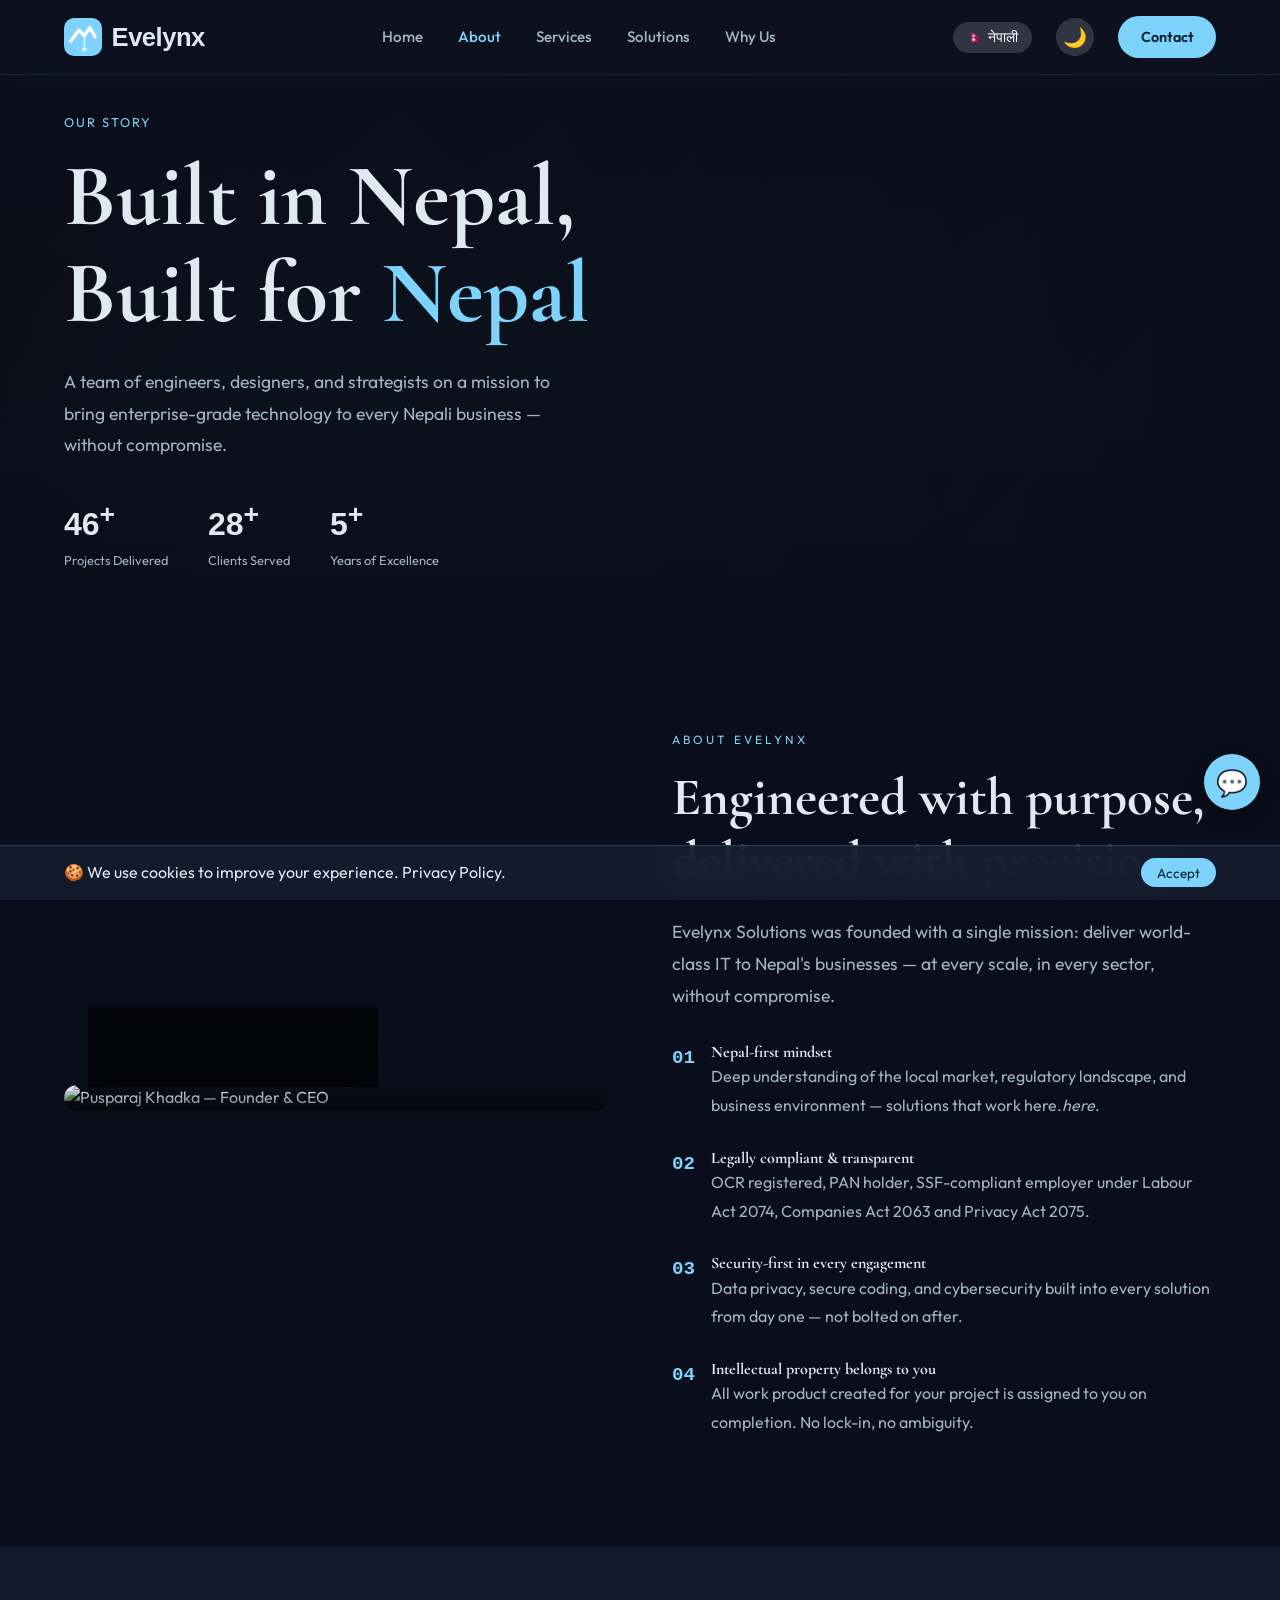
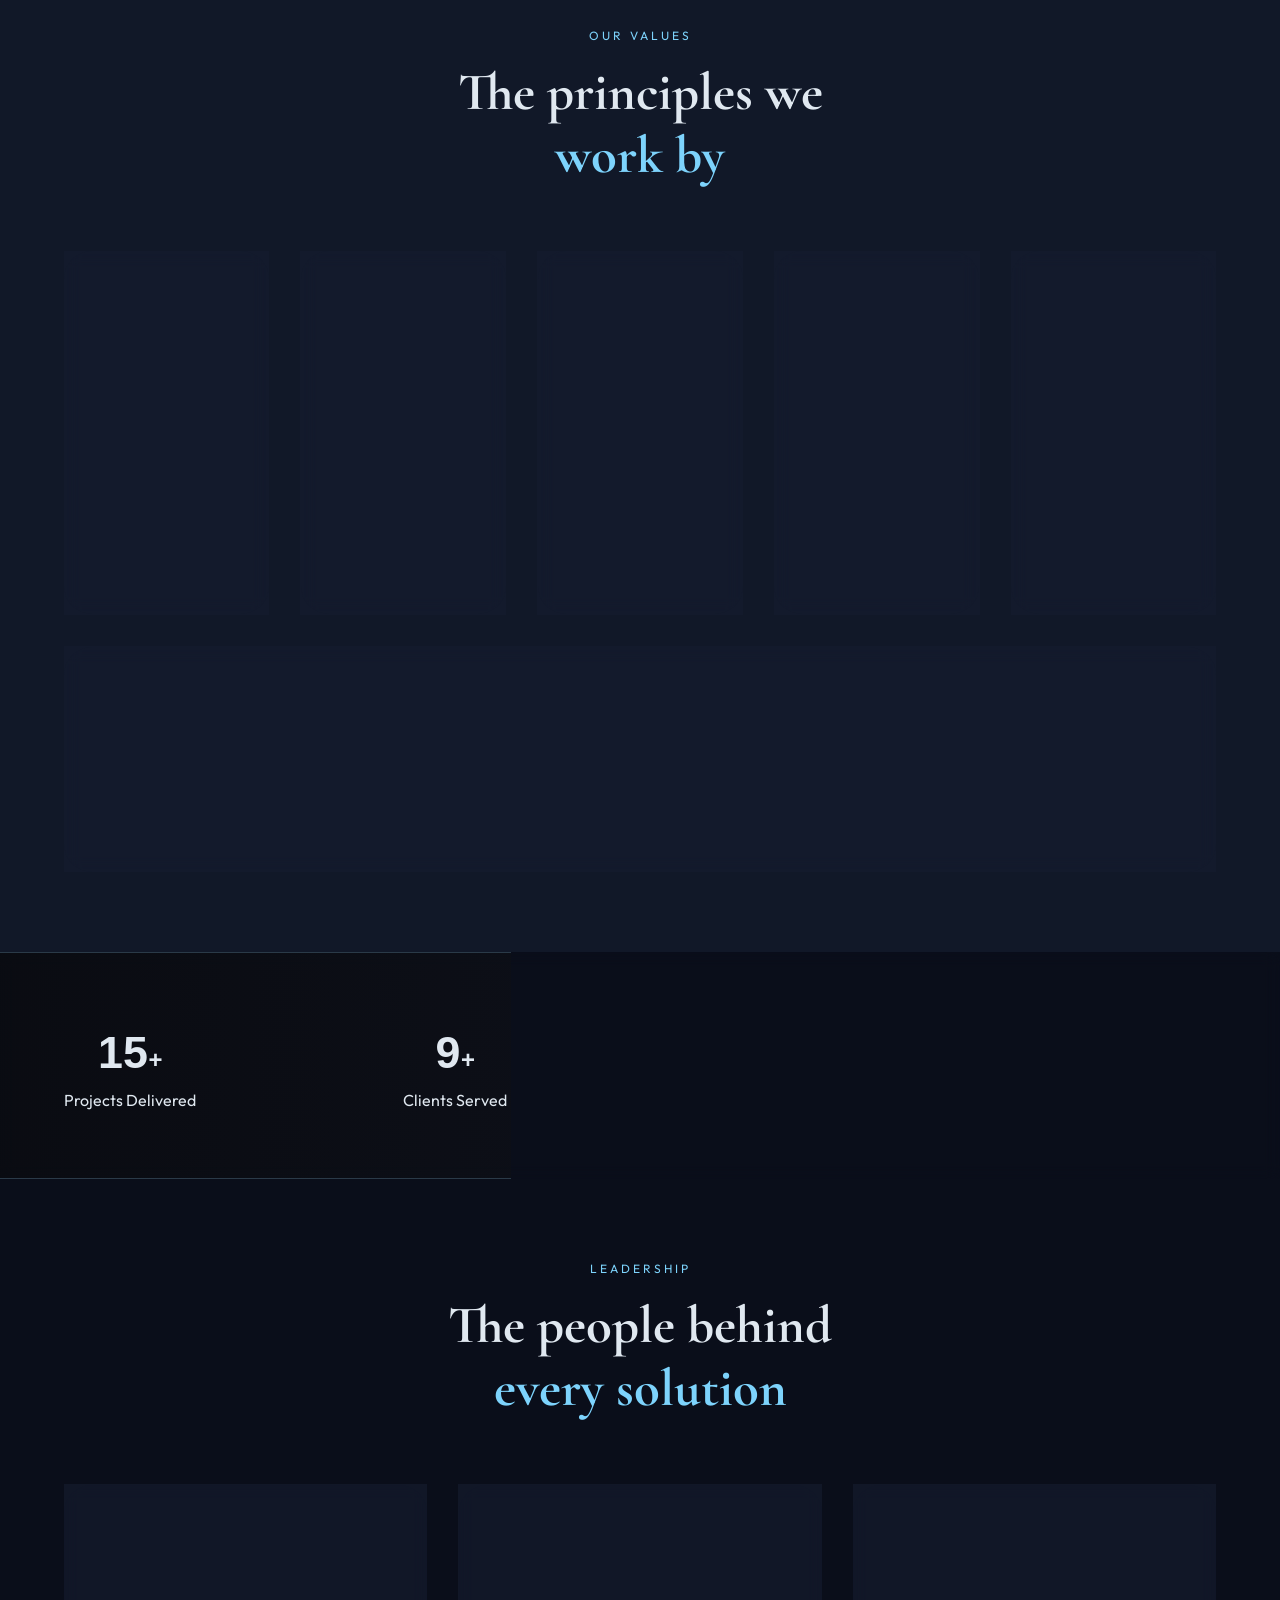
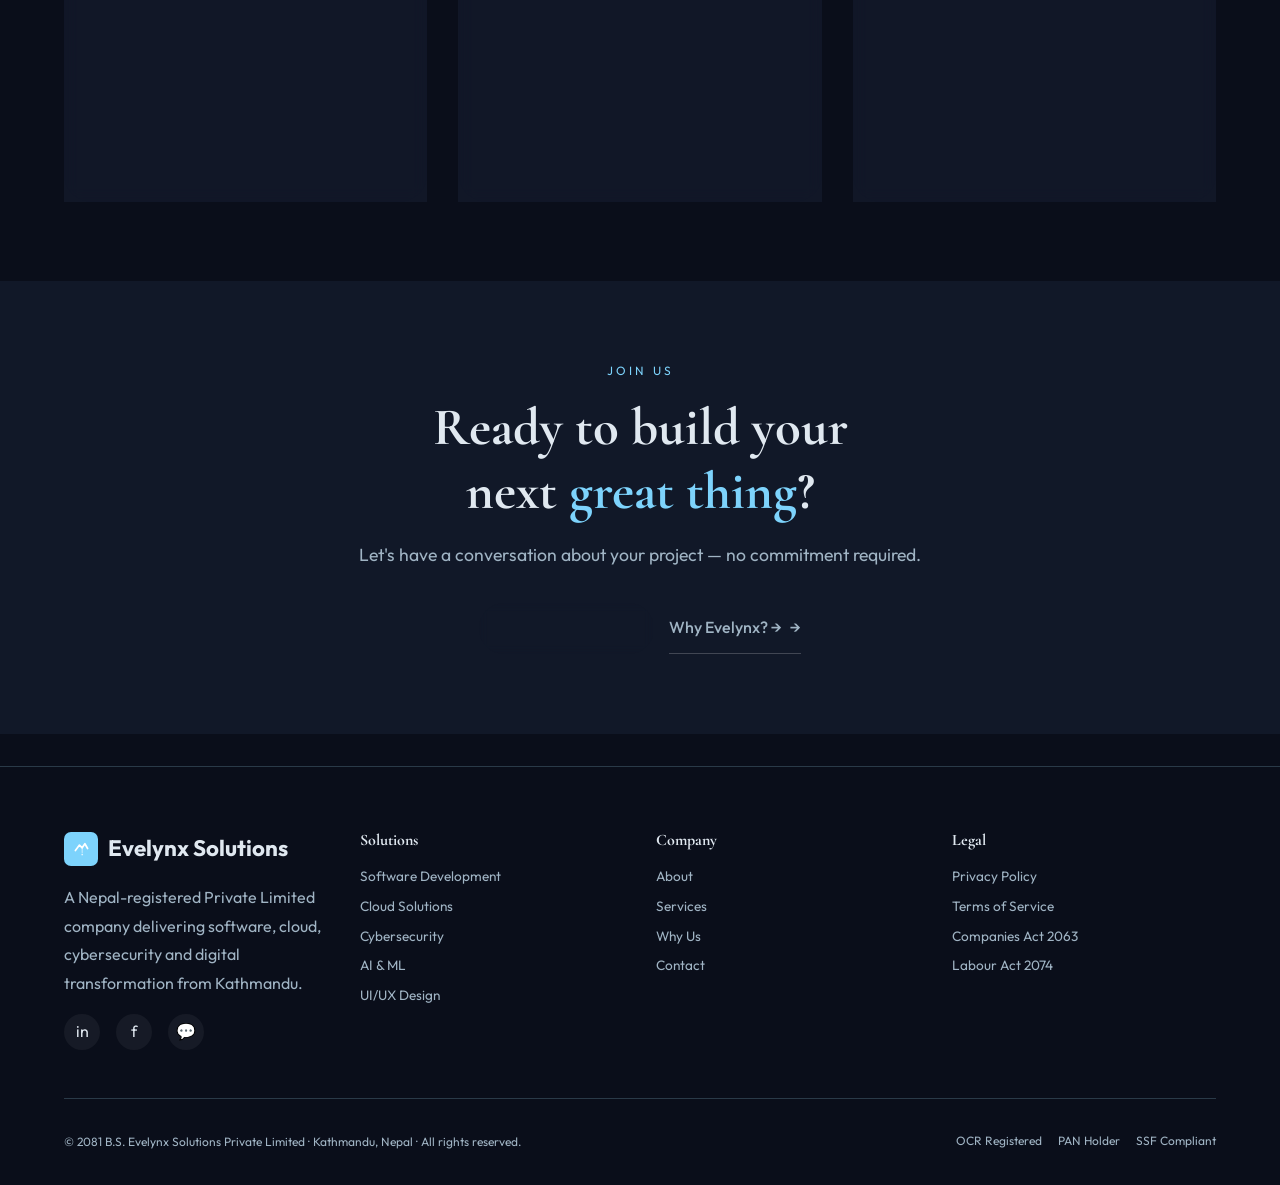
==== about.html @ 0f279e53 "backgound upgrade" ====
<!DOCTYPE html>
<html lang="en">
<head>
<meta charset="UTF-8"/>
<meta name="viewport" content="width=device-width, initial-scale=1.0"/>
<title>About | Evelynx Solutions — Nepal IT Company</title>
<meta name="description" content="Learn about Evelynx Solutions – a Kathmandu-based IT company delivering software, cloud, cybersecurity and digital transformation."/>
<link rel="preconnect" href="https://fonts.googleapis.com"/>
<link rel="preconnect" href="https://fonts.gstatic.com" crossorigin/>
<link href="https://fonts.googleapis.com/css2?family=Cormorant+Garamond:ital,wght@0,300;0,400;0,500;0,600;0,700;1,300;1,400;1,500&family=Outfit:wght@200;300;400;500;600;700&display=swap" rel="stylesheet"/>
<link rel="stylesheet" href="styles.css"/>
</head>
<body>

<div id="prog"></div>

<!-- ═══ NAV ═══ -->
<header class="nav" id="nav">
  <a href="index.html" class="nav-logo">
    <div class="nav-logo-mark">
      <svg viewBox="0 0 56 56" fill="none"><polyline points="10,34 22,18 30,26 38,14 46,28" stroke="#fff" stroke-width="5" stroke-linecap="round" stroke-linejoin="round"/><line x1="30" y1="26" x2="30" y2="40" stroke="rgba(255,255,255,.6)" stroke-width="3" stroke-linecap="round"/><circle cx="30" cy="46" r="4" fill="rgba(255,255,255,.4)"/><circle cx="30" cy="46" r="2" fill="#fff"/></svg>
    </div>
    Evelynx
  </a>
  <nav class="nav-links">
    <a href="index.html" data-i18n="home">Home</a>
    <a href="about.html" data-i18n="about">About</a>
    <a href="services.html" data-i18n="services">Services</a>
    <a href="solutions.html" data-i18n="solutions">Solutions</a>
    <a href="why-us.html" data-i18n="whyUs">Why Us</a>
  </nav>
  <div class="nav-right">
    <button class="nav-lang" id="langBtn">🇳🇵 नेपाली</button>
    <button class="theme-toggle" id="themeToggle" aria-label="Light/Dark mode">🌙</button>
    <a href="contact.html" class="nav-cta" data-i18n="contact">Contact us</a>
  </div>
  <button class="nav-ham" id="hamBtn"><span></span><span></span><span></span></button>
</header>
<div class="mob-menu" id="mobMenu">
  <a href="index.html" data-i18n="home">Home</a>
  <a href="about.html" data-i18n="about">About</a>
  <a href="services.html" data-i18n="services">Services</a>
  <a href="solutions.html" data-i18n="solutions">Solutions</a>
  <a href="why-us.html" data-i18n="whyUs">Why Us</a>
  <a href="contact.html" data-i18n="contact">Contact</a>
</div>

<!-- ═══ HERO ═══ -->
<section class="hero" style="min-height: 70vh;">
  <div class="hero-left">
    <div class="hero-eyebrow" data-i18n="aboutHeroEyebrow">Our Story</div>
    <h1 class="hero-h1">
      <span data-i18n="aboutHeroLine1">Built in Nepal,</span><br/>
      <span data-i18n="aboutHeroLine2">Built for </span><em><span data-i18n="aboutHeroLine3">Nepal</span></em>
    </h1>
    <p class="hero-p" data-i18n="aboutHeroDesc">A team of engineers, designers, and strategists on a mission to bring enterprise-grade technology to every Nepali business — without compromise.</p>
    <div class="hero-stats">
      <div><div class="stat-n"><span class="count" data-t="50">0</span><sup>+</sup></div><div class="stat-l" data-i18n="statProjects">Projects Delivered</div></div>
      <div><div class="stat-n"><span class="count" data-t="30">0</span><sup>+</sup></div><div class="stat-l" data-i18n="statClients">Clients Served</div></div>
      <div><div class="stat-n"><span class="count" data-t="5">0</span><sup>+</sup></div><div class="stat-l" data-i18n="statExperience">Years of Excellence</div></div>
    </div>
  </div>
  <div class="hero-bg">
    <img src="https://picsum.photos/id/26/1200/800" alt="Technology" style="object-fit:cover;width:100%;height:auto;border-radius:32px;"/>
    <div class="hero-overlay"></div>
  </div>
</section>

<!-- ═══ FOUNDER / ABOUT GRID ═══ -->
<section class="sec">
  <div class="about-grid reveal">
    <div class="about-img">
      <img src="https://images.unsplash.com/photo-1682163339125-321e5a7eac1e?w=800&q=80&auto=format&fit=crop" alt="Pusparaj Khadka — Founder & CEO"/>
      <div class="about-img-overlay"></div>
      <div class="about-img-badge">
        <p data-i18n="founderTitle">Founder & Chief Executive Officer</p>
        <strong>Pusparaj Khadka · BIT</strong>
      </div>
    </div>
    <div class="about-content">
      <div class="eyebrow" data-i18n="aboutEyebrow">About Evelynx</div>
      <h2 class="sec-h">
        <span data-i18n="aboutTitlePart1">Engineered with purpose,</span><br/>
        <span data-i18n="aboutTitlePart2">delivered with </span><em><span data-i18n="aboutTitlePart3">precision</span></em>
      </h2>
      <p class="sec-sub" data-i18n="aboutSub">Evelynx Solutions was founded with a single mission: deliver world-class IT to Nepal's businesses — at every scale, in every sector, without compromise.</p>
      <div class="about-list">
        <div class="about-item"><div class="about-item-n">01</div><div class="about-item-text"><h4 data-i18n="aboutItem1Title">Nepal-first mindset</h4><p data-i18n="aboutItem1Desc">Deep understanding of the local market, regulatory landscape, and business environment — solutions that work <em>here</em>.</p></div></div>
        <div class="about-item"><div class="about-item-n">02</div><div class="about-item-text"><h4 data-i18n="aboutItem2Title">Legally compliant & transparent</h4><p data-i18n="aboutItem2Desc">OCR registered, PAN holder, SSF-compliant employer under Labour Act 2074, Companies Act 2063 and Privacy Act 2075.</p></div></div>
        <div class="about-item"><div class="about-item-n">03</div><div class="about-item-text"><h4 data-i18n="aboutItem3Title">Security-first in every engagement</h4><p data-i18n="aboutItem3Desc">Data privacy, secure coding, and cybersecurity built into every solution from day one — not bolted on after.</p></div></div>
        <div class="about-item"><div class="about-item-n">04</div><div class="about-item-text"><h4 data-i18n="aboutItem4Title">Intellectual property belongs to you</h4><p data-i18n="aboutItem4Desc">All work product created for your project is assigned to you on completion. No lock-in, no ambiguity.</p></div></div>
      </div>
    </div>
  </div>
</section>

<!-- ═══ VALUES (process-steps) ═══ -->
<section class="sec sec-alt">
  <div class="reveal" style="text-align:center;max-width:580px;margin:0 auto 4rem;">
    <div class="eyebrow eyebrow-center" data-i18n="valuesEyebrow">Our Values</div>
    <h2 class="sec-h" style="text-align:center;"><span data-i18n="valuesTitlePart1">The principles we</span><br/><em><span data-i18n="valuesTitlePart2">work by</span></em></h2>
  </div>
  <div class="process-steps reveal">
    <div class="step"><div class="step-n">01</div><div class="step-ico">🎯</div><h4 data-i18n="value1Title">Precision</h4><p data-i18n="value1Desc">We obsess over the details that most skip. Quality isn't a checkbox — it's our operating principle, from first commit to final deployment.</p></div>
    <div class="step"><div class="step-n">02</div><div class="step-ico">🤝</div><h4 data-i18n="value2Title">Transparency</h4><p data-i18n="value2Desc">No hidden fees, no surprise scope changes. You always know exactly where your project stands and what we're working on.</p></div>
    <div class="step"><div class="step-n">03</div><div class="step-ico">🌱</div><h4 data-i18n="value3Title">Partnership</h4><p data-i18n="value3Desc">We succeed when you succeed. We invest in understanding your business so we can proactively recommend improvements.</p></div>
    <div class="step"><div class="step-n">04</div><div class="step-ico">🔒</div><h4 data-i18n="value4Title">Security</h4><p data-i18n="value4Desc">Every solution is designed with a security-first mindset, aligned with ISO-27001 and Nepal's Privacy Act 2075.</p></div>
    <div class="step"><div class="step-n">05</div><div class="step-ico">⚡</div><h4 data-i18n="value5Title">Agility</h4><p data-i18n="value5Desc">Technology moves fast. Our agile delivery model gives you working software in weeks, not months.</p></div>
    <div class="step"><div class="step-n">06</div><div class="step-ico">🏆</div><h4 data-i18n="value6Title">Excellence</h4><p data-i18n="value6Desc">We hold ourselves to a standard that competes globally — world-class, not just "good enough for Nepal".</p></div>
  </div>
</section>

<!-- ═══ STATS STRIP ═══ -->
<section class="sec-dark" style="padding:0;">
  <div class="stats-row">
    <div class="stat-cell reveal"><div class="stat-big"><span class="count" data-t="50">0</span><em>+</em></div><div class="stat-desc" data-i18n="statProjects">Projects Delivered</div></div>
    <div class="stat-cell reveal"><div class="stat-big"><span class="count" data-t="30">0</span><em>+</em></div><div class="stat-desc" data-i18n="statClients">Satisfied Clients</div></div>
    <div class="stat-cell reveal"><div class="stat-big"><span class="count" data-t="12">0</span><em>+</em></div><div class="stat-desc" data-i18n="statsTech">Technologies Mastered</div></div>
    <div class="stat-cell reveal"><div class="stat-big">24<em>/7</em></div><div class="stat-desc" data-i18n="statsSupport">Support Coverage</div></div>
  </div>
</section>

<!-- ═══ TEAM (testi-grid) ═══ -->
<section class="sec">
  <div class="reveal" style="text-align:center;max-width:560px;margin:0 auto 4rem;">
    <div class="eyebrow eyebrow-center" data-i18n="teamEyebrow">Leadership</div>
    <h2 class="sec-h" style="text-align:center;"><span data-i18n="teamTitlePart1">The people behind</span><br/><em><span data-i18n="teamTitlePart2">every solution</span></em></h2>
  </div>
  <div class="testi-grid">
    <div class="testi-card reveal" style="align-items:flex-start;">
      <div style="font-size:3.5rem;">👤</div>
      <div><div class="testi-author">Pusparaj Khadka</div><div class="testi-role" style="font-size:.82rem;color:var(--blue);font-weight:600;" data-i18n="teamRole1">Founder & CEO · BIT</div><p class="testi-text" style="margin-top:.75rem;" data-i18n="teamDesc1">Architect of the company's technical vision, with deep expertise in enterprise software and cloud infrastructure.</p></div>
    </div>
    <div class="testi-card reveal" data-delay="100" style="align-items:flex-start;">
      <div style="font-size:3.5rem;">👤</div>
      <div><div class="testi-author" data-i18n="teamName2">Engineering Team</div><div class="testi-role" style="font-size:.82rem;color:var(--blue);font-weight:600;" data-i18n="teamRole2">Full-Stack · Cloud · Security</div><p class="testi-text" style="margin-top:.75rem;" data-i18n="teamDesc2">A multidisciplinary team of certified engineers covering every layer of the modern technology stack.</p></div>
    </div>
    <div class="testi-card reveal" data-delay="200" style="align-items:flex-start;">
      <div style="font-size:3.5rem;">👤</div>
      <div><div class="testi-author" data-i18n="teamName3">Design & Strategy</div><div class="testi-role" style="font-size:.82rem;color:var(--blue);font-weight:600;" data-i18n="teamRole3">UI/UX · Brand · Growth</div><p class="testi-text" style="margin-top:.75rem;" data-i18n="teamDesc3">Creative professionals who blend aesthetic excellence with data-driven thinking to build brands that stand out.</p></div>
    </div>
  </div>
</section>

<!-- ═══ CTA BAND ═══ -->
<section class="sec sec-alt" style="text-align:center;">
  <div class="reveal">
    <div class="eyebrow eyebrow-center" data-i18n="ctaEyebrow">Join Us</div>
    <h2 class="sec-h" style="margin-bottom: 1rem;"><span data-i18n="ctaTitlePart1">Ready to build your</span><br/><span data-i18n="ctaTitlePart2">next </span><em><span data-i18n="ctaTitlePart3">great thing</span></em><span data-i18n="ctaTitlePart4">?</span></h2>
    <p class="sec-sub" style="margin-bottom: 2rem;" data-i18n="ctaDesc">Let's have a conversation about your project — no commitment required.</p>
    <div style="display:flex;justify-content:center;gap:1rem;flex-wrap:wrap;">
      <a href="contact.html" class="btn-dark" style="background: var(--blue); color: white;" data-i18n="ctaButton1">Start a project →</a>
      <a href="why-us.html" class="btn-text" data-i18n="ctaButton2">Why Evelynx? <span class="arr">→</span></a>
    </div>
  </div>
</section>

<!-- ═══ FOOTER ═══ -->
<footer class="footer">
  <div class="footer-top">
    <div class="footer-brand">
      <div class="f-logo"><div class="nav-logo-mark" style="width:34px;height:34px;border-radius:7px;"><svg viewBox="0 0 56 56" fill="none" style="width:19px;height:19px;"><polyline points="10,34 22,18 30,26 38,14 46,28" stroke="#fff" stroke-width="5" stroke-linecap="round" stroke-linejoin="round"/><line x1="30" y1="26" x2="30" y2="40" stroke="rgba(255,255,255,.6)" stroke-width="3" stroke-linecap="round"/><circle cx="30" cy="46" r="3" fill="rgba(255,255,255,.4)"/><circle cx="30" cy="46" r="1.5" fill="#fff"/></svg></div>Evelynx Solutions</div>
      <p data-i18n="footerTagline">A Nepal-registered Private Limited company delivering software, cloud, cybersecurity and digital transformation from Kathmandu.</p>
      <div class="footer-social"><a href="#" class="footer-social-link">in</a><a href="#" class="footer-social-link">f</a><a href="https://wa.me/9779768969780" class="footer-social-link">💬</a></div>
    </div>
    <div class="footer-col"><h5 data-i18n="footerSolutions">Solutions</h5><a href="solutions.html" data-i18n="softDev">Software Development</a><a href="solutions.html" data-i18n="cloud">Cloud Solutions</a><a href="solutions.html" data-i18n="cyber">Cybersecurity</a><a href="solutions.html" data-i18n="aiMl">AI & ML</a><a href="solutions.html" data-i18n="uiux">UI/UX Design</a></div>
    <div class="footer-col"><h5 data-i18n="footerCompany">Company</h5><a href="about.html" data-i18n="about">About us</a><a href="services.html" data-i18n="services">Services</a><a href="why-us.html" data-i18n="whyUs">Why Us</a><a href="contact.html" data-i18n="contact">Contact</a></div>
    <div class="footer-col"><h5 data-i18n="footerLegal">Legal</h5><a href="#" data-i18n="privacyPolicy">Privacy Policy</a><a href="#" data-i18n="terms">Terms of Service</a><a href="#" data-i18n="companiesAct">Companies Act 2063</a><a href="#" data-i18n="labourAct">Labour Act 2074</a></div>
  </div>
  <div class="footer-bottom"><p data-i18n="copyright">© 2081 B.S. Evelynx Solutions Private Limited · Kathmandu, Nepal · All rights reserved.</p><div class="footer-tags"><span class="f-tag" data-i18n="ocr">OCR Registered</span><span class="f-tag" data-i18n="pan">PAN Holder</span><span class="f-tag" data-i18n="ssf">SSF Compliant</span></div></div>
</footer>

<a href="tel:+9779768969780" class="mob-call" data-i18n="mobCall">📞 +977-9768969780</a>
<button class="back-top" id="backTop" onclick="window.scrollTo({top:0,behavior:'smooth'})">↑</button>
<div class="chat-float" id="chatFloat"><div class="chat-pop" id="chatPop"><button class="chat-pop-close" id="chatClose">✕</button><h5 data-i18n="chatHelp">How can we help?</h5><a href="https://wa.me/9779768969780" target="_blank" data-i18n="chatWhatsApp">💬 WhatsApp Chat</a><a href="mailto:info@evelynxsolutions.com.np" data-i18n="chatEmail">✉️ Email Us</a><a href="tel:+9779768969780" data-i18n="chatCall">📞 Call Now</a></div><button class="chat-float-btn" id="chatBtn">💬</button></div>
<div class="cookie-bar" id="cookieBar"><span><span data-i18n="cookieText">🍪 We use cookies to improve your experience.</span> <a href="#" data-i18n="cookiePolicy">Privacy Policy</a>.</span><button class="cookie-accept" id="cookieAccept" data-i18n="cookieAccept">Accept</button></div>

<script src="main.js"></script>
<script>
// ==================== TRANSLATIONS ====================
const translations = {
  en: {
    home: "Home", about: "About", services: "Services", solutions: "Solutions", whyUs: "Why Us", contact: "Contact",
    aboutHeroEyebrow: "Our Story", aboutHeroLine1: "Built in Nepal,", aboutHeroLine2: "Built for ", aboutHeroLine3: "Nepal",
    aboutHeroDesc: "A team of engineers, designers, and strategists on a mission to bring enterprise-grade technology to every Nepali business — without compromise.",
    statProjects: "Projects Delivered", statClients: "Clients Served", statExperience: "Years of Excellence",
    founderTitle: "Founder & Chief Executive Officer",
    aboutEyebrow: "About Evelynx", aboutTitlePart1: "Engineered with purpose,", aboutTitlePart2: "delivered with ", aboutTitlePart3: "precision",
    aboutSub: "Evelynx Solutions was founded with a single mission: deliver world-class IT to Nepal's businesses — at every scale, in every sector, without compromise.",
    aboutItem1Title: "Nepal-first mindset", aboutItem1Desc: "Deep understanding of the local market, regulatory landscape, and business environment — solutions that work here.",
    aboutItem2Title: "Legally compliant & transparent", aboutItem2Desc: "OCR registered, PAN holder, SSF-compliant employer under Labour Act 2074, Companies Act 2063 and Privacy Act 2075.",
    aboutItem3Title: "Security-first in every engagement", aboutItem3Desc: "Data privacy, secure coding, and cybersecurity built into every solution from day one — not bolted on after.",
    aboutItem4Title: "Intellectual property belongs to you", aboutItem4Desc: "All work product created for your project is assigned to you on completion. No lock-in, no ambiguity.",
    statsTech: "Technologies Mastered", statsSupport: "Support Coverage",
    valuesEyebrow: "Our Values", valuesTitlePart1: "The principles we", valuesTitlePart2: "work by",
    value1Title: "Precision", value1Desc: "We obsess over the details that most skip. Quality isn't a checkbox — it's our operating principle, from first commit to final deployment.",
    value2Title: "Transparency", value2Desc: "No hidden fees, no surprise scope changes. You always know exactly where your project stands and what we're working on.",
    value3Title: "Partnership", value3Desc: "We succeed when you succeed. We invest in understanding your business so we can proactively recommend improvements.",
    value4Title: "Security", value4Desc: "Every solution is designed with a security-first mindset, aligned with ISO-27001 and Nepal's Privacy Act 2075.",
    value5Title: "Agility", value5Desc: "Technology moves fast. Our agile delivery model gives you working software in weeks, not months.",
    value6Title: "Excellence", value6Desc: "We hold ourselves to a standard that competes globally — world-class, not just 'good enough for Nepal'.",
    teamEyebrow: "Leadership", teamTitlePart1: "The people behind", teamTitlePart2: "every solution",
    teamRole1: "Founder & CEO · BIT", teamDesc1: "Architect of the company's technical vision, with deep expertise in enterprise software and cloud infrastructure.",
    teamName2: "Engineering Team", teamRole2: "Full-Stack · Cloud · Security", teamDesc2: "A multidisciplinary team of certified engineers covering every layer of the modern technology stack.",
    teamName3: "Design & Strategy", teamRole3: "UI/UX · Brand · Growth", teamDesc3: "Creative professionals who blend aesthetic excellence with data-driven thinking to build brands that stand out.",
    ctaEyebrow: "Join Us", ctaTitlePart1: "Ready to build your", ctaTitlePart2: "next ", ctaTitlePart3: "great thing", ctaTitlePart4: "?",
    ctaDesc: "Let's have a conversation about your project — no commitment required.",
    ctaButton1: "Start a project →", ctaButton2: "Why Evelynx? →",
    footerTagline: "A Nepal-registered Private Limited company delivering software, cloud, cybersecurity and digital transformation from Kathmandu.",
    footerSolutions: "Solutions", footerCompany: "Company", footerLegal: "Legal",
    softDev: "Software Development", cloud: "Cloud Solutions", cyber: "Cybersecurity", aiMl: "AI & ML", uiux: "UI/UX Design",
    privacyPolicy: "Privacy Policy", terms: "Terms of Service", companiesAct: "Companies Act 2063", labourAct: "Labour Act 2074",
    copyright: "© 2081 B.S. Evelynx Solutions Private Limited · Kathmandu, Nepal · All rights reserved.",
    ocr: "OCR Registered", pan: "PAN Holder", ssf: "SSF Compliant",
    cookieText: "🍪 We use cookies to improve your experience.", cookiePolicy: "Privacy Policy", cookieAccept: "Accept",
    chatHelp: "How can we help?", chatWhatsApp: "💬 WhatsApp Chat", chatEmail: "✉️ Email Us", chatCall: "📞 Call Now",
    mobCall: "📞 +977-9768969780"
  },
  ne: {
    home: "गृहपृष्ठ", about: "हाम्रो बारेमा", services: "सेवाहरू", solutions: "समाधानहरू", whyUs: "किन हामी", contact: "सम्पर्क",
    aboutHeroEyebrow: "हाम्रो कथा", aboutHeroLine1: "नेपालमा निर्मित,", aboutHeroLine2: "नेपालको लागि ", aboutHeroLine3: "निर्मित",
    aboutHeroDesc: "इन्जिनियर, डिजाइनर, र रणनीतिकारहरूको टोली हरेक नेपाली व्यवसायमा उद्यम-स्तरीय प्रविधि ल्याउने मिशनमा — सम्झौता बिना।",
    statProjects: "आयोजनाहरू सकियो", statClients: "सेवा गरिएका ग्राहकहरू", statExperience: "उत्कृष्टताका वर्षहरू",
    founderTitle: "संस्थापक तथा प्रमुख कार्यकारी अधिकृत",
    aboutEyebrow: "इभलिन्क्सको बारेमा", aboutTitlePart1: "उद्देश्यले निर्मित,", aboutTitlePart2: "शुद्धताका साथ ", aboutTitlePart3: "प्रदान गरिएको",
    aboutSub: "इभलिन्क्स समाधानहरू एकल मिसनको साथ स्थापित भएको थियो: नेपाली व्यवसायहरूलाई विश्वस्तरीय आईटी प्रदान गर्नुहोस् — हरेक स्तरमा, हरेक क्षेत्रमा, सम्झौता बिना।",
    aboutItem1Title: "नेपाल-पहिलो मानसिकता", aboutItem1Desc: "स्थानीय बजार, नियामक परिदृश्य, र व्यवसाय वातावरणको गहिरो बुझाइ — यहाँ काम गर्ने समाधानहरू।",
    aboutItem2Title: "कानूनी रूपमा अनुपालित र पारदर्शी", aboutItem2Desc: "OCR दर्ता, PAN धारक, श्रम ऐन २०७४, कम्पनी ऐन २०६३ र गोपनीयता ऐन २०७५ अन्तर्गत SSF-अनुपालित नियोक्ता।",
    aboutItem3Title: "हरेक संलग्नतामा सुरक्षा-पहिलो", aboutItem3Desc: "डाटा गोपनीयता, सुरक्षित कोडिङ, र साइबर सुरक्षा पहिलो दिनबाटै हरेक समाधानमा निर्मित — पछि जडान गरिएको होइन।",
    aboutItem4Title: "बौद्धिक सम्पत्ति तपाईंको हो", aboutItem4Desc: "तपाईंको परियोजनाको लागि सिर्जना गरिएको सबै कार्य उत्पादन पूरा भएपछि तपाईंलाई हस्तान्तरण गरिन्छ। कुनै लक-इन, कुनै अस्पष्टता छैन।",
    statsTech: "प्रविधिहरू मास्टर गरियो", statsSupport: "समर्थन कभरेज",
    valuesEyebrow: "हाम्रो मूल्यमान्यता", valuesTitlePart1: "हामीले अपनाउने", valuesTitlePart2: "सिद्धान्तहरू",
    value1Title: "शुद्धता", value1Desc: "हामी अरूले छोड्ने विवरणहरूमा ध्यान दिन्छौं। गुणस्तर एउटा चेकबक्स होइन — यो हाम्रो सञ्चालन सिद्धान्त हो, पहिलो कमिटदेखि अन्तिम परिनियोजनसम्म।",
    value2Title: "पारदर्शिता", value2Desc: "कुनै लुकेको शुल्क छैन, कुनै अचम्मको दायरा परिवर्तन छैन। तपाईं सधैं थाहा पाउनुहुन्छ कि तपाईंको परियोजना कहाँ छ र हामी के काम गरिरहेका छौं।",
    value3Title: "साझेदारी", value3Desc: "तपाईं सफल हुँदा हामी सफल हुन्छौं। हामी तपाईंको व्यवसाय बुझ्न लगानी गर्छौं ताकि हामी सुधारका लागि सक्रिय रूपमा सिफारिस गर्न सकौं।",
    value4Title: "सुरक्षा", value4Desc: "हरेक समाधान सुरक्षा-पहिलो मानसिकताका साथ डिजाइन गरिएको छ, ISO-27001 र नेपालको गोपनीयता ऐन २०७५ सँग मिल्दो।",
    value5Title: "चुस्तता", value5Desc: "प्रविधि छिटो चल्छ। हाम्रो चुस्त वितरण मोडेलले तपाईंलाई हप्ताहरूमा काम गर्ने सफ्टवेयर दिन्छ, महिनाहरूमा होइन।",
    value6Title: "उत्कृष्टता", value6Desc: "हामी विश्वव्यापी रूपमा प्रतिस्पर्धा गर्ने मापदण्ड राख्छौं — 'नेपालको लागि मात्र राम्रो' होइन, विश्व-स्तरीय।",
    teamEyebrow: "नेतृत्व", teamTitlePart1: "हरेक समाधान पछाडिका", teamTitlePart2: "मानिसहरू",
    teamRole1: "संस्थापक र सीईओ · BIT", teamDesc1: "कम्पनीको प्राविधिक दृष्टिकोणका वास्तुकार, उद्यम सफ्टवेयर र क्लाउड पूर्वाधारमा गहिरो विशेषज्ञता सहित।",
    teamName2: "इन्जिनियरिङ टोली", teamRole2: "पूर्ण-स्ट्याक · क्लाउड · सुरक्षा", teamDesc2: "आधुनिक प्रविधि स्ट्याकको हरेक तह कभर गर्ने प्रमाणित इन्जिनियरहरूको बहु-अनुशासनात्मक टोली।",
    teamName3: "डिजाइन र रणनीति", teamRole3: "UI/UX · ब्रान्ड · वृद्धि", teamDesc3: "रचनात्मक पेशेवरहरू जसले सौन्दर्य उत्कृष्टतालाई डाटा-संचालित सोचसँग मिलाएर ब्रान्डहरू निर्माण गर्छन्।",
    ctaEyebrow: "हामीसँग जोडिनुहोस्", ctaTitlePart1: "तपाईंको ", ctaTitlePart2: "अर्को ", ctaTitlePart3: "ठूलो कुरा ", ctaTitlePart4: "निर्माण गर्न तयार हुनुहुन्छ?",
    ctaDesc: "तपाईंको परियोजनाको बारेमा कुराकानी गरौं — कुनै प्रतिबद्धता आवश्यक छैन।",
    ctaButton1: "परियोजना सुरु गर्नुहोस् →", ctaButton2: "किन इभलिन्क्स? →",
    footerTagline: "नेपाल दर्ता गरिएको प्राइभेट लिमिटेड कम्पनीले काठमाडौंबाट सफ्टवेयर, क्लाउड, साइबर सुरक्षा र डिजिटल रूपान्तरण प्रदान गर्दै।",
    footerSolutions: "समाधानहरू", footerCompany: "कम्पनी", footerLegal: "कानूनी",
    softDev: "सफ्टवेयर विकास", cloud: "क्लाउड समाधानहरू", cyber: "साइबर सुरक्षा", aiMl: "एआई र एमएल", uiux: "UI/UX डिजाइन",
    privacyPolicy: "गोपनीयता नीति", terms: "सेवा सर्तहरू", companiesAct: "कम्पनी ऐन २०६३", labourAct: "श्रम ऐन २०७४",
    copyright: "© २०८१ इभलिन्क्स समाधानहरू प्राइभेट लिमिटेड · काठमाडौं, नेपाल · सबै अधिकार सुरक्षित।",
    ocr: "OCR दर्ता", pan: "PAN धारक", ssf: "SSF अनुपालित",
    cookieText: "🍪 हामी तपाईंको अनुभव सुधार गर्न कुकीहरू प्रयोग गर्छौं।", cookiePolicy: "गोपनीयता नीति", cookieAccept: "स्वीकार गर्नुहोस्",
    chatHelp: "हामी कसरी मद्दत गर्न सक्छौं?", chatWhatsApp: "💬 व्हाट्सएप च्याट", chatEmail: "✉️ इमेल गर्नुहोस्", chatCall: "📞 अहिले कल गर्नुहोस्",
    mobCall: "📞 +९७७-९७६८९६९७८०"
  }
};
function translatePage(lang) {
  document.querySelectorAll('[data-i18n]').forEach(el => {
    const key = el.getAttribute('data-i18n');
    if (translations[lang] && translations[lang][key]) {
      if (el.placeholder !== undefined) el.placeholder = translations[lang][key];
      else {
        const children = el.children;
        if (children.length === 0) el.innerText = translations[lang][key];
        else {
          const walker = document.createTreeWalker(el, NodeFilter.SHOW_TEXT, null, false);
          let textNode;
          while (textNode = walker.nextNode()) {
            if (textNode.parentNode === el && textNode.textContent.trim() !== "") {
              textNode.textContent = translations[lang][key];
              break;
            }
          }
        }
      }
    }
  });
  const langBtn = document.getElementById('langBtn');
  if (langBtn) langBtn.innerHTML = lang === 'ne' ? '🇬🇧 English' : '🇳🇵 नेपाली';
  localStorage.setItem('preferredLanguage', lang);
}
function initTheme() {
  const themeToggle = document.getElementById('themeToggle');
  if (!themeToggle) return;
  const storedTheme = localStorage.getItem('theme') || 'dark';
  if (storedTheme === 'light') { document.body.classList.add('light-mode'); themeToggle.innerHTML = '☀️'; }
  else themeToggle.innerHTML = '🌙';
  themeToggle.addEventListener('click', () => {
    document.body.classList.toggle('light-mode');
    const isLight = document.body.classList.contains('light-mode');
    themeToggle.innerHTML = isLight ? '☀️' : '🌙';
    localStorage.setItem('theme', isLight ? 'light' : 'dark');
  });
}
document.addEventListener('DOMContentLoaded', () => {
  const savedLang = localStorage.getItem('preferredLanguage') || 'en';
  translatePage(savedLang);
  const langBtn = document.getElementById('langBtn');
  if (langBtn) langBtn.addEventListener('click', () => {
    const currentLang = localStorage.getItem('preferredLanguage') || 'en';
    const newLang = currentLang === 'en' ? 'ne' : 'en';
    translatePage(newLang);
  });
  initTheme();
});
</script>
</body>
</html>
---- styles.css ----
/* ================================
   EVELYNX SOLUTIONS — GLASSMORPHIC DESIGN
   Legacy class structure preserved
   ================================ */

/* ----- GLOBAL VARIABLES (New Glass Palette) ----- */
:root {
  /* Glassmorphism primary colors */
  --primary: #7dd3fc;
  --primary-dark: #0e4d6e;
  --primary-light: #c8eaff;
  --secondary: #88b4cc;
  --tertiary: #c8a0f0;
  --background: #0a0e1a;
  --surface: #0f1524;
  --surface-container: #141c2e;
  --surface-container-low: #111828;
  --surface-container-high: #1a2438;
  --on-surface: #e0e8f0;
  --on-surface-variant: #a0b4c4;
  --outline-variant: #2a3a48;
  --error: #ff6b6b;
  
  /* Legacy fallbacks (for components that still use them) */
  --bg-dark: #0a0c10;
  --bg-alt: #111317;
  --card-bg: #1a1d24;
  --text-primary: #ffffff;
  --text-secondary: #b0b3b8;
  --text-muted: #6c6f78;
  --blue: #2b7fff;
  --blue-dark: #1e5fc9;
  --blue-glow: rgba(43, 127, 255, 0.2);
  --border-light: rgba(255, 255, 255, 0.08);
  --shadow-sm: 0 8px 20px rgba(0, 0, 0, 0.3);
  --transition: all 0.3s ease;
  --transition-short: 150ms cubic-bezier(0.4, 0, 0.2, 1);
  --transition-medium: 300ms cubic-bezier(0.4, 0, 0.2, 1);
  --transition-long: 500ms cubic-bezier(0.4, 0, 0.2, 1);
}

/* ----- RESET & BASE ----- */
* {
  margin: 0;
  padding: 0;
  box-sizing: border-box;
}
html {
  scroll-behavior: smooth;
}
body {
  font-family: 'Inter', 'Outfit', -apple-system, BlinkMacSystemFont, 'Segoe UI', sans-serif;
  background-color: var(--background);
  color: var(--on-surface);
  line-height: 1.6;
  overflow-x: hidden;
}
h1, h2, h3, h4, h5, h6 {
  font-family: 'Inter', 'Cormorant Garamond', serif;
  font-weight: 700;
  line-height: 1.2;
}
h1 { font-size: clamp(2rem, 5vw, 3.5rem); }
h2 { font-size: clamp(1.75rem, 4vw, 2.5rem); }
h3 { font-size: clamp(1.25rem, 3vw, 1.75rem); }
p { color: var(--on-surface-variant); line-height: 1.8; }
a { text-decoration: none; color: inherit; }
button { background: none; border: none; cursor: pointer; font-family: inherit; }

/* Custom scrollbar */
::-webkit-scrollbar { width: 8px; }
::-webkit-scrollbar-track { background: var(--surface); }
::-webkit-scrollbar-thumb { background: var(--primary); border-radius: 4px; }
::-webkit-scrollbar-thumb:hover { background: var(--secondary); }

/* ----- GLASSMORPHISM CORE EFFECTS ----- */
.glass-card {
  background: rgba(15, 21, 36, 0.6);
  backdrop-filter: blur(16px);
  border: 1px solid rgba(125, 211, 252, 0.1);
  border-radius: 1rem;
}
.glass-card-elevated {
  background: rgba(15, 21, 36, 0.75);
  backdrop-filter: blur(24px);
  border: 1px solid rgba(125, 211, 252, 0.2);
  border-radius: 1.5rem;
}
.glow-subtle { box-shadow: 0 0 30px rgba(125, 211, 252, 0.05); }
.glow-medium { box-shadow: 0 0 50px rgba(125, 211, 252, 0.1); }

/* ----- PROGRESS BAR (glass style) ----- */
#prog {
  position: fixed;
  top: 0;
  left: 0;
  height: 3px;
  background: var(--primary);
  width: 0%;
  z-index: 1000;
  transition: width 0.1s linear;
  box-shadow: 0 0 6px var(--primary);
}

/* ----- NAVIGATION (Glass) ----- */
.nav {
  position: fixed;
  top: 0;
  left: 0;
  width: 100%;
  display: flex;
  justify-content: space-between;
  align-items: center;
  padding: 1rem 5%;
  z-index: 100;
  transition: var(--transition);
  background: rgba(15, 21, 36, 0.6);
  backdrop-filter: blur(24px);
  border-bottom: 1px solid rgba(125, 211, 252, 0.1);
  box-shadow: 0 0 30px rgba(125, 211, 252, 0.05);
}
.nav.bg {
  background: rgba(10, 12, 16, 0.85);
  backdrop-filter: blur(12px);
  border-bottom: 1px solid rgba(125, 211, 252, 0.2);
}
.nav-logo {
  display: flex;
  align-items: center;
  gap: 0.6rem;
  font-family: 'Inter', sans-serif;
  font-size: 1.6rem;
  font-weight: 700;
  letter-spacing: -0.02em;
}
.nav-logo-mark {
  width: 38px;
  height: 38px;
  background: var(--primary);
  border-radius: 10px;
  display: flex;
  align-items: center;
  justify-content: center;
  transition: transform 0.2s;
}
.nav-links {
  display: flex;
  gap: 2.2rem;
}
.nav-links a {
  font-weight: 500;
  font-size: 0.95rem;
  transition: var(--transition);
  color: var(--on-surface-variant);
}
.nav-links a:hover,
.nav-links a.active {
  color: var(--primary);
}
.nav-right {
  display: flex;
  align-items: center;
  gap: 1.5rem;
}
.nav-lang,
.theme-toggle {
  background: rgba(255, 255, 255, 0.15);
  border: none;
  color: #ffffff;
  padding: 0.4rem 0.9rem;
  border-radius: 40px;
  font-size: 0.85rem;
  font-weight: 500;
  transition: all 0.3s ease;
  cursor: pointer;
  backdrop-filter: blur(4px);
}
.theme-toggle {
  width: 38px;
  height: 38px;
  padding: 0;
  display: inline-flex;
  align-items: center;
  justify-content: center;
  font-size: 1.2rem;
}
.nav-lang:hover,
.theme-toggle:hover {
  background: rgba(255, 255, 255, 0.3);
  transform: translateY(-2px);
}
.nav-cta {
  background: var(--primary);
  padding: 0.6rem 1.4rem;
  border-radius: 40px;
  font-weight: 600;
  font-size: 0.9rem;
  transition: var(--transition);
  color: #001f2e;
}
.nav-cta:hover {
  background: var(--secondary);
  transform: translateY(-2px);
}
.nav-ham {
  display: none;
  flex-direction: column;
  gap: 6px;
  background: transparent;
  width: 32px;
  height: 32px;
  justify-content: center;
  align-items: center;
}
.nav-ham span {
  display: block;
  width: 24px;
  height: 2px;
  background: white;
  transition: 0.2s;
}
.nav-ham.open span:nth-child(1) { transform: translateY(8px) rotate(45deg); }
.nav-ham.open span:nth-child(2) { opacity: 0; }
.nav-ham.open span:nth-child(3) { transform: translateY(-8px) rotate(-45deg); }
.mob-menu {
  position: fixed;
  top: 0;
  left: 0;
  width: 100%;
  height: 100%;
  background: rgba(10, 12, 16, 0.98);
  backdrop-filter: blur(20px);
  z-index: 99;
  display: flex;
  flex-direction: column;
  justify-content: center;
  align-items: center;
  gap: 2rem;
  transform: translateX(100%);
  transition: transform 0.3s cubic-bezier(0.2, 0.9, 0.4, 1.1);
}
.mob-menu.vis { transform: translateX(0); }
.mob-menu a {
  font-size: 1.8rem;
  font-family: 'Inter', sans-serif;
  font-weight: 500;
}

/* ----- HERO SECTION (Glass + Radial Glow + Background Image Support) ----- */
.hero {
  min-height: 100vh;
  display: flex;
  align-items: center;
  justify-content: space-between;
  padding: 7rem 5% 5rem;
  gap: 3rem;
  position: relative;
  overflow: hidden;
  background: radial-gradient(circle at 20% 50%, rgba(125, 211, 252, 0.05), transparent);
}
.hero-left { flex: 1.2; }
.hero-eyebrow {
  font-size: 0.8rem;
  text-transform: uppercase;
  letter-spacing: 2px;
  color: var(--primary);
  margin-bottom: 1rem;
}
.hero-h1 {
  font-size: clamp(3rem, 8vw, 5.5rem);
  line-height: 1.1;
  margin-bottom: 1.5rem;
}
.hero-h1 em {
  font-style: normal;
  color: var(--primary);
}
.hero-p {
  font-size: 1.1rem;
  color: var(--on-surface-variant);
  max-width: 500px;
  margin-bottom: 2rem;
}
.hero-actions {
  display: flex;
  gap: 1.5rem;
  flex-wrap: wrap;
  margin-bottom: 3rem;
}
.btn-dark {
  background: rgba(255, 255, 255, 0.9);
  backdrop-filter: blur(4px);
  color: #001f2e;
  padding: 0.8rem 1.8rem;
  border-radius: 40px;
  font-weight: 600;
  transition: var(--transition);
  display: inline-flex;
  align-items: center;
  gap: 8px;
}
.btn-dark:hover {
  background: var(--primary);
  transform: translateY(-3px);
}
.btn-text {
  color: var(--on-surface-variant);
  font-weight: 500;
  display: inline-flex;
  align-items: center;
  gap: 8px;
  border-bottom: 1px solid rgba(255,255,255,0.2);
  transition: var(--transition);
}
.btn-text:hover {
  color: var(--primary);
  border-color: var(--primary);
}
.hero-stats {
  display: flex;
  gap: 2.5rem;
}
.stat-n {
  font-size: 2rem;
  font-weight: 700;
  font-family: 'Inter', sans-serif;
}
.stat-l {
  font-size: 0.8rem;
  color: var(--on-surface-variant);
}
.hero-right {
  flex: 1;
  position: relative;
}
.hero-right img {
  border-radius: 32px;
  object-fit: cover;
  width: 100%;
  height: auto;
  box-shadow: 0 20px 40px rgba(0, 0, 0, 0.3);
  border: 1px solid rgba(125, 211, 252, 0.2);
}
.hero-overlay {
  position: absolute;
  inset: 0;
  background: linear-gradient(135deg, rgba(0,0,0,0.4), transparent);
  border-radius: 32px;
}
.hero-badge {
  position: absolute;
  bottom: -1.5rem;
  left: -1rem;
  background: rgba(15, 21, 36, 0.7);
  backdrop-filter: blur(16px);
  border: 1px solid rgba(125, 211, 252, 0.2);
  border-radius: 24px;
  padding: 1rem 1.5rem;
  display: flex;
  gap: 1rem;
  box-shadow: var(--shadow-sm);
}

/* Full hero background image (optional, add <div class="hero-bg"> in HTML) */
.hero-bg {
  position: absolute;
  top: 0;
  left: 0;
  width: 100%;
  height: 100%;
  z-index: 0;
}
.hero-bg img {
  width: 100%;
  height: 100%;
  object-fit: cover;
  opacity: 0.35;
  filter: brightness(0.75);
}
.hero-bg::after {
  content: '';
  position: absolute;
  inset: 0;
  background: linear-gradient(to bottom, var(--background), transparent, var(--background));
  pointer-events: none;
}
.hero-left,
.hero-right,
.hero-stats,
.hero-actions,
.hero-badge {
  position: relative;
  z-index: 2;
}

/* ----- TICKER (Marquee effect) ----- */
.ticker-wrap {
  background: var(--surface-container-low);
  padding: 1rem 0;
  border-top: 1px solid var(--outline-variant);
  border-bottom: 1px solid var(--outline-variant);
  overflow: hidden;
  white-space: nowrap;
  mask-image: linear-gradient(to right, transparent, black 10%, black 90%, transparent);
}
.ticker {
  display: inline-block;
  animation: ticker 28s linear infinite;
}
.ticker-item {
  display: inline-block;
  margin: 0 1.8rem;
  font-weight: 500;
  color: var(--on-surface-variant);
  font-size: 0.9rem;
  letter-spacing: 1px;
}
@keyframes ticker {
  0% { transform: translateX(0); }
  100% { transform: translateX(-50%); }
}

/* ----- COMMON SECTIONS ----- */
.sec {
  padding: 5rem 5%;
}
.sec-alt {
  background: var(--surface-container-low);
}
.eyebrow {
  font-size: 0.75rem;
  text-transform: uppercase;
  letter-spacing: 3px;
  color: var(--primary);
  margin-bottom: 1rem;
}
.eyebrow-center { text-align: center; }
.sec-h {
  font-size: clamp(2rem, 5vw, 3.3rem);
  line-height: 1.2;
  margin-bottom: 1.5rem;
}
.sec-h em {
  color: var(--primary);
  font-style: normal;
}
.sec-sub {
  color: var(--on-surface-variant);
  font-size: 1.1rem;
}

/* ----- BENTO GRID (Glass cards) ----- */
.bento {
  display: grid;
  grid-template-columns: repeat(4, 1fr);
  gap: 1.5rem;
  margin-top: 2rem;
}
.bento-cell {
  background: rgba(20, 28, 46, 0.8);
  backdrop-filter: blur(8px);
  border: 1px solid rgba(125, 211, 252, 0.15);
  border-radius: 28px;
  padding: 1.8rem;
  transition: var(--transition);
}
.bento-cell:hover {
  transform: translateY(-6px);
  border-color: rgba(125, 211, 252, 0.4);
  background: rgba(20, 28, 46, 0.95);
  box-shadow: 0 20px 30px -12px rgba(0,0,0,0.4);
}
/* Force all bento cells (including .b1.dark) to use same glass background */
.bento-cell.b1,
.bento-cell.b1.dark,
.bento-cell.b1.blue {
  background: rgba(20, 28, 46, 0.8) !important;
  backdrop-filter: blur(8px);
  border: 1px solid rgba(125, 211, 252, 0.15);
}
.bento-num { font-size: 0.7rem; color: var(--primary); letter-spacing: 2px; }
.bento-ico { font-size: 2.2rem; margin: 1rem 0 0.5rem; }
.bento-h { font-size: 1.4rem; margin-bottom: 0.5rem; }
.bento-p { font-size: 0.9rem; color: var(--on-surface-variant); margin-bottom: 1rem; }
.bento-tag { font-size: 0.7rem; background: rgba(125,211,252,0.15); padding: 0.2rem 0.6rem; border-radius: 40px; display: inline-block; }

/* ----- ABOUT GRID ----- */
.about-grid {
  display: flex;
  gap: 4rem;
  align-items: center;
  flex-wrap: wrap;
}
.about-img {
  flex: 1;
  position: relative;
}
.about-img img {
  border-radius: 32px;
  width: 100%;
}
.about-img-overlay {
  position: absolute;
  inset: 0;
  background: linear-gradient(0deg, rgba(0,0,0,0.5), transparent);
  border-radius: 32px;
}
.about-img-badge {
  position: absolute;
  bottom: 1.5rem;
  left: 1.5rem;
  background: rgba(0,0,0,0.7);
  backdrop-filter: blur(8px);
  padding: 0.8rem 1.5rem;
  border-radius: 60px;
}
.about-content { flex: 1; }
.about-list { margin-top: 2rem; }
.about-item {
  display: flex;
  gap: 1rem;
  margin-bottom: 1.8rem;
}
.about-item-n {
  font-size: 1.2rem;
  font-weight: 700;
  color: var(--primary);
  font-family: monospace;
}

/* ----- STATS STRIP (Glass look) ----- */
.stats-row {
  display: flex;
  justify-content: space-between;
  flex-wrap: wrap;
  padding: 4rem 5%;
  background: linear-gradient(90deg, rgba(10,12,16,0.8), rgba(17,21,31,0.8));
  backdrop-filter: blur(8px);
  border-top: 1px solid var(--outline-variant);
  border-bottom: 1px solid var(--outline-variant);
}
.stat-cell { text-align: center; }
.stat-big {
  font-size: 2.8rem;
  font-weight: 700;
  font-family: 'Inter', sans-serif;
}
.stat-big em { font-size: 1.5rem; }

/* ----- SERVICES COLUMNS (Glass) ----- */
.svc-cols {
  display: grid;
  grid-template-columns: repeat(3, 1fr);
  gap: 2rem;
  margin-top: 3rem;
}
.svc-col {
  background: rgba(20, 28, 46, 0.7);
  backdrop-filter: blur(8px);
  border: 1px solid rgba(125, 211, 252, 0.1);
  border-radius: 28px;
  padding: 1.8rem;
}
.svc-col-head {
  display: flex;
  align-items: center;
  gap: 0.8rem;
  margin-bottom: 1.5rem;
}
.svc-col-head-ico { font-size: 2rem; }
.svc-item {
  display: flex;
  gap: 1rem;
  margin-bottom: 1.2rem;
}
.svc-ico { font-size: 1.4rem; }
.svc-item h4 { font-size: 1rem; margin-bottom: 0.2rem; }
.svc-item p { font-size: 0.8rem; color: var(--on-surface-variant); }

/* ----- TECH GRID ----- */
.tech-grid {
  display: flex;
  flex-wrap: wrap;
  justify-content: center;
  gap: 1rem;
  margin-top: 3rem;
}
.tech-item {
  background: rgba(255,255,255,0.03);
  border: 1px solid var(--outline-variant);
  padding: 0.6rem 1.2rem;
  border-radius: 60px;
  font-size: 0.9rem;
  display: inline-flex;
  align-items: center;
  gap: 8px;
  transition: var(--transition);
}
.tech-item:hover { background: var(--primary); color: #001f2e; border-color: var(--primary); }

/* ----- PROCESS STEPS (Glass) ----- */
.process-steps {
  display: flex;
  flex-wrap: wrap;
  gap: 2rem;
  margin-top: 4rem;
  justify-content: center;
}
.step {
  background: rgba(20, 28, 46, 0.7);
  backdrop-filter: blur(8px);
  border: 1px solid rgba(125, 211, 252, 0.1);
  border-radius: 28px;
  padding: 2rem;
  flex: 1 1 200px;
  text-align: center;
}
.step-n { font-size: 0.8rem; color: var(--primary); font-weight: 600; }
.step-ico { font-size: 2.2rem; margin: 1rem 0; }
.step h4 { margin-bottom: 0.5rem; }
.step p { font-size: 0.8rem; color: var(--on-surface-variant); }

/* ----- TESTIMONIALS (Glass) ----- */
.testi-grid {
  display: grid;
  grid-template-columns: repeat(auto-fit, minmax(280px, 1fr));
  gap: 2rem;
  margin-top: 3rem;
}
.testi-card {
  background: rgba(20, 28, 46, 0.7);
  backdrop-filter: blur(8px);
  border: 1px solid rgba(125, 211, 252, 0.1);
  border-radius: 28px;
  padding: 2rem;
  transition: var(--transition);
}
.testi-card:hover { transform: translateY(-6px); border-color: var(--primary); }
.testi-stars { color: gold; margin-bottom: 1rem; letter-spacing: 2px; }
.testi-quote { font-size: 3rem; line-height: 1; color: var(--primary); opacity: 0.5; margin-bottom: 0.5rem; }
.testi-author { font-weight: 700; margin-top: 1rem; }
.testi-role { font-size: 0.75rem; color: var(--on-surface-variant); }

/* ----- FAQ (Glass friendly) ----- */
.faq-list {
  max-width: 800px;
  margin: 3rem auto 0;
}
.faq-item {
  border-bottom: 1px solid var(--outline-variant);
  padding: 0.5rem 0;
}
.faq-btn {
  width: 100%;
  text-align: left;
  padding: 1rem 0;
  font-weight: 600;
  font-size: 1.1rem;
  display: flex;
  justify-content: space-between;
  align-items: center;
  color: var(--on-surface);
  background: transparent;
  cursor: pointer;
}
.faq-btn:hover { color: var(--primary); }
.faq-plus {
  font-size: 1.5rem;
  transition: 0.2s;
  color: var(--on-surface);
}
.faq-item.open .faq-plus { transform: rotate(45deg); }
.faq-body {
  max-height: 0;
  overflow: hidden;
  transition: max-height 0.4s ease;
  color: var(--on-surface-variant);
  padding: 0 0.5rem;
}
.faq-item.open .faq-body { max-height: 200px; padding-bottom: 1rem; }

/* ----- NSIC STRIP (Glass) ----- */
.nsic-strip {
  background: var(--surface-container-low);
  padding: 1.2rem 5%;
  border-top: 1px solid var(--outline-variant);
  border-bottom: 1px solid var(--outline-variant);
}
.nsic-inner {
  display: flex;
  flex-wrap: wrap;
  align-items: baseline;
  gap: 1rem;
  justify-content: center;
}
.nsic-label {
  font-weight: 600;
  font-size: 0.75rem;
  letter-spacing: 1px;
}
.nsic-items {
  display: flex;
  flex-wrap: wrap;
  gap: 0.8rem;
}
.nsic-chip {
  background: rgba(255,255,255,0.05);
  padding: 0.2rem 0.8rem;
  border-radius: 40px;
  font-size: 0.7rem;
}

/* ----- CONTACT SECTION (Glass) ----- */
.contact-wrap {
  display: flex;
  gap: 3rem;
  flex-wrap: wrap;
  background: rgba(20, 28, 46, 0.7);
  backdrop-filter: blur(8px);
  border: 1px solid rgba(125, 211, 252, 0.15);
  border-radius: 32px;
  padding: 3rem;
}
.contact-left { flex: 1.2; }
.contact-right { flex: 2; }
.contact-row {
  display: flex;
  gap: 1rem;
  margin-top: 1.5rem;
}
.form-row {
  display: flex;
  gap: 1rem;
  flex-wrap: wrap;
  margin-bottom: 1rem;
}
.form-group {
  flex: 1;
  display: flex;
  flex-direction: column;
  gap: 0.4rem;
}
.form-group label { font-size: 0.8rem; font-weight: 500; color: var(--on-surface-variant); }
.form-group input, .form-group select, .form-group textarea {
  background: var(--surface-container);
  border: 1px solid var(--outline-variant);
  padding: 0.8rem 1rem;
  border-radius: 16px;
  color: var(--on-surface);
  font-family: inherit;
}
.form-group input:focus, .form-group select:focus, .form-group textarea:focus {
  outline: none;
  border-color: var(--primary);
  box-shadow: 0 0 0 3px rgba(125,211,252,0.1);
}
.form-submit {
  background: var(--primary);
  color: #001f2e;
  width: 100%;
  padding: 1rem;
  border-radius: 40px;
  font-weight: 600;
  margin-top: 1rem;
  transition: var(--transition);
}
.form-submit:hover { background: var(--secondary); }
.form-msg {
  display: none;
  margin-top: 1rem;
  font-size: 0.8rem;
  color: #4caf50;
}

/* ----- FOOTER (Glass) ----- */
.footer {
  background: var(--surface-container-lowest);
  padding: 4rem 5% 2rem;
  margin-top: 2rem;
  border-top: 1px solid var(--outline-variant);
}
.footer-top {
  display: grid;
  grid-template-columns: repeat(auto-fit, minmax(200px, 1fr));
  gap: 2rem;
}
.f-logo {
  display: flex;
  align-items: center;
  gap: 0.6rem;
  font-size: 1.4rem;
  font-weight: 700;
  margin-bottom: 1rem;
}
.footer-social {
  display: flex;
  gap: 1rem;
  margin-top: 1rem;
}
.footer-social-link {
  background: rgba(255,255,255,0.05);
  width: 36px;
  height: 36px;
  border-radius: 50%;
  display: flex;
  align-items: center;
  justify-content: center;
}
.footer-col h5 {
  margin-bottom: 1rem;
  font-size: 1rem;
}
.footer-col a {
  display: block;
  color: var(--on-surface-variant);
  font-size: 0.85rem;
  margin-bottom: 0.5rem;
  transition: var(--transition);
}
.footer-col a:hover { color: var(--primary); }
.footer-bottom {
  border-top: 1px solid var(--outline-variant);
  margin-top: 3rem;
  padding-top: 2rem;
  display: flex;
  justify-content: space-between;
  flex-wrap: wrap;
  font-size: 0.75rem;
  color: var(--on-surface-variant);
}
.footer-tags { display: flex; gap: 1rem; }

/* ----- FLOATING ELEMENTS (Glass) ----- */
.mob-call {
  display: none;
  position: fixed;
  bottom: 20px;
  left: 20px;
  background: var(--primary);
  padding: 0.7rem 1rem;
  border-radius: 60px;
  font-size: 0.8rem;
  font-weight: 600;
  z-index: 90;
  box-shadow: var(--shadow-sm);
}
.back-top {
  position: fixed;
  bottom: 20px;
  right: 20px;
  background: var(--primary);
  width: 44px;
  height: 44px;
  border-radius: 50%;
  font-size: 1.5rem;
  opacity: 0;
  visibility: hidden;
  transition: 0.2s;
  z-index: 90;
}
.back-top.vis { opacity: 1; visibility: visible; }
.chat-float {
  position: fixed;
  bottom: 90px;
  right: 20px;
  z-index: 95;
}
.chat-float-btn {
  background: var(--primary);
  width: 56px;
  height: 56px;
  border-radius: 50%;
  font-size: 1.6rem;
  box-shadow: var(--shadow-sm);
}
.chat-pop {
  position: absolute;
  bottom: 70px;
  right: 0;
  background: rgba(20, 28, 46, 0.9);
  backdrop-filter: blur(16px);
  border: 1px solid rgba(125, 211, 252, 0.2);
  border-radius: 20px;
  padding: 1rem;
  width: 220px;
  display: none;
  flex-direction: column;
  gap: 0.8rem;
}
.chat-pop.vis { display: flex; }
.cookie-bar {
  position: fixed;
  bottom: 0;
  left: 0;
  width: 100%;
  background: rgba(20, 28, 46, 0.9);
  backdrop-filter: blur(16px);
  border-top: 1px solid rgba(125, 211, 252, 0.2);
  padding: 0.8rem 5%;
  display: flex;
  justify-content: space-between;
  align-items: center;
  gap: 1rem;
  transform: translateY(100%);
  transition: 0.3s;
  z-index: 200;
}
.cookie-bar.vis { transform: translateY(0); }
.cookie-accept {
  background: var(--primary);
  padding: 0.4rem 1rem;
  border-radius: 40px;
  color: #001f2e;
}

/* ----- SCROLL REVEAL (unchanged) ----- */
.reveal {
  opacity: 0;
  transform: translateY(30px);
  transition: opacity 0.7s ease, transform 0.7s ease;
}
.reveal.in {
  opacity: 1;
  transform: translateY(0);
}

/* ----- RESPONSIVE (preserved) ----- */
@media (max-width: 1024px) {
  .bento { grid-template-columns: repeat(2, 1fr); }
  .nav-links { display: none; }
  .nav-right .nav-cta { display: none; }
  .nav-ham { display: flex; }
  .hero { flex-direction: column; text-align: center; }
  .hero-actions { justify-content: center; }
  .hero-stats { justify-content: center; }
  .mob-call { display: flex; }
  .svc-cols { grid-template-columns: 1fr; }
}
@media (max-width: 640px) {
  .bento { grid-template-columns: 1fr; }
  .stats-row { flex-direction: column; gap: 2rem; align-items: center; }
  .contact-wrap { padding: 1.5rem; }
  .form-row { flex-direction: column; }
}
@media (max-width: 480px) {
  .nav-logo { font-size: 1rem; }
  .nav-logo-mark { width: 28px; height: 28px; }
  .hero { padding: 2rem 0.75rem; min-height: 60vh; }
  .bento-cell { padding: 1.5rem; }
}

/* ================================
   LIGHT MODE OVERRIDES (Glass version)
   ================================ */
body.light-mode {
  --background: #f5f7fc;
  --surface: #ffffff;
  --surface-container: #f0f2f5;
  --surface-container-low: #e9ecef;
  --surface-container-high: #ffffff;
  --on-surface: #1a1f2e;
  --on-surface-variant: #4a5568;
  --outline-variant: #d0d5dd;
  --border-light: rgba(0,0,0,0.1);
  --bg-dark: #f5f7fc;
  --bg-alt: #ffffff;
  --card-bg: #ffffff;
  --text-primary: #1a1f2e;
  --text-secondary: #4a5568;
  --text-muted: #718096;
}
body.light-mode .nav,
body.light-mode .nav.bg {
  background: rgba(245, 247, 252, 0.85) !important;
  border-bottom-color: rgba(0, 0, 0, 0.08) !important;
}
body.light-mode .bento-cell,
body.light-mode .svc-col,
body.light-mode .step,
body.light-mode .testi-card,
body.light-mode .contact-wrap,
body.light-mode .chat-pop,
body.light-mode .cookie-bar {
  background: rgba(255, 255, 255, 0.8) !important;
  border-color: rgba(0, 0, 0, 0.08) !important;
}
body.light-mode .bento-cell.b1,
body.light-mode .bento-cell.b1.dark {
  background: rgba(255, 255, 255, 0.8) !important;
  border: 1px solid rgba(0, 0, 0, 0.08);
}
body.light-mode .btn-dark {
  background: rgba(0, 0, 0, 0.08) !important;
  color: #1a1f2e !important;
}
body.light-mode .nav-lang,
body.light-mode .theme-toggle {
  background: rgba(0, 0, 0, 0.08);
  color: #1a1f2e;
}
body.light-mode .footer {
  background: #f0f2f5 !important;
  color: #1a1f2e;
}
body.light-mode .footer a,
body.light-mode .footer p,
body.light-mode .footer h5,
body.light-mode .footer-bottom p,
body.light-mode .footer-tags .f-tag {
  color: #1a1f2e !important;
}
body.light-mode .about-img-badge {
  background: rgba(255,255,255,0.9) !important;
  color: #1a1f2e !important;
}
body.light-mode .faq-btn,
body.light-mode .faq-body,
body.light-mode .faq-plus {
  color: #1a1f2e !important;
}
body.light-mode .hero-badge {
  background: rgba(255,255,255,0.8) !important;
  color: #1a1f2e !important;
}
body.light-mode .hero-badge-text strong,
body.light-mode .hero-badge-text p {
  color: #1a1f2e !important;
}
body.light-mode .chat-pop a {
  color: var(--primary) !important;
}
body.light-mode .mob-menu {
  background: rgba(245, 247, 252, 0.98) !important;
}
body.light-mode .mob-menu a {
  color: #1a1f2e !important;
}
body.light-mode .stats-row {
  background: linear-gradient(90deg, #e9ecef, #ffffff) !important;
}
body.light-mode .tech-item {
  background: #e9ecef !important;
  color: #1a1f2e !important;
}
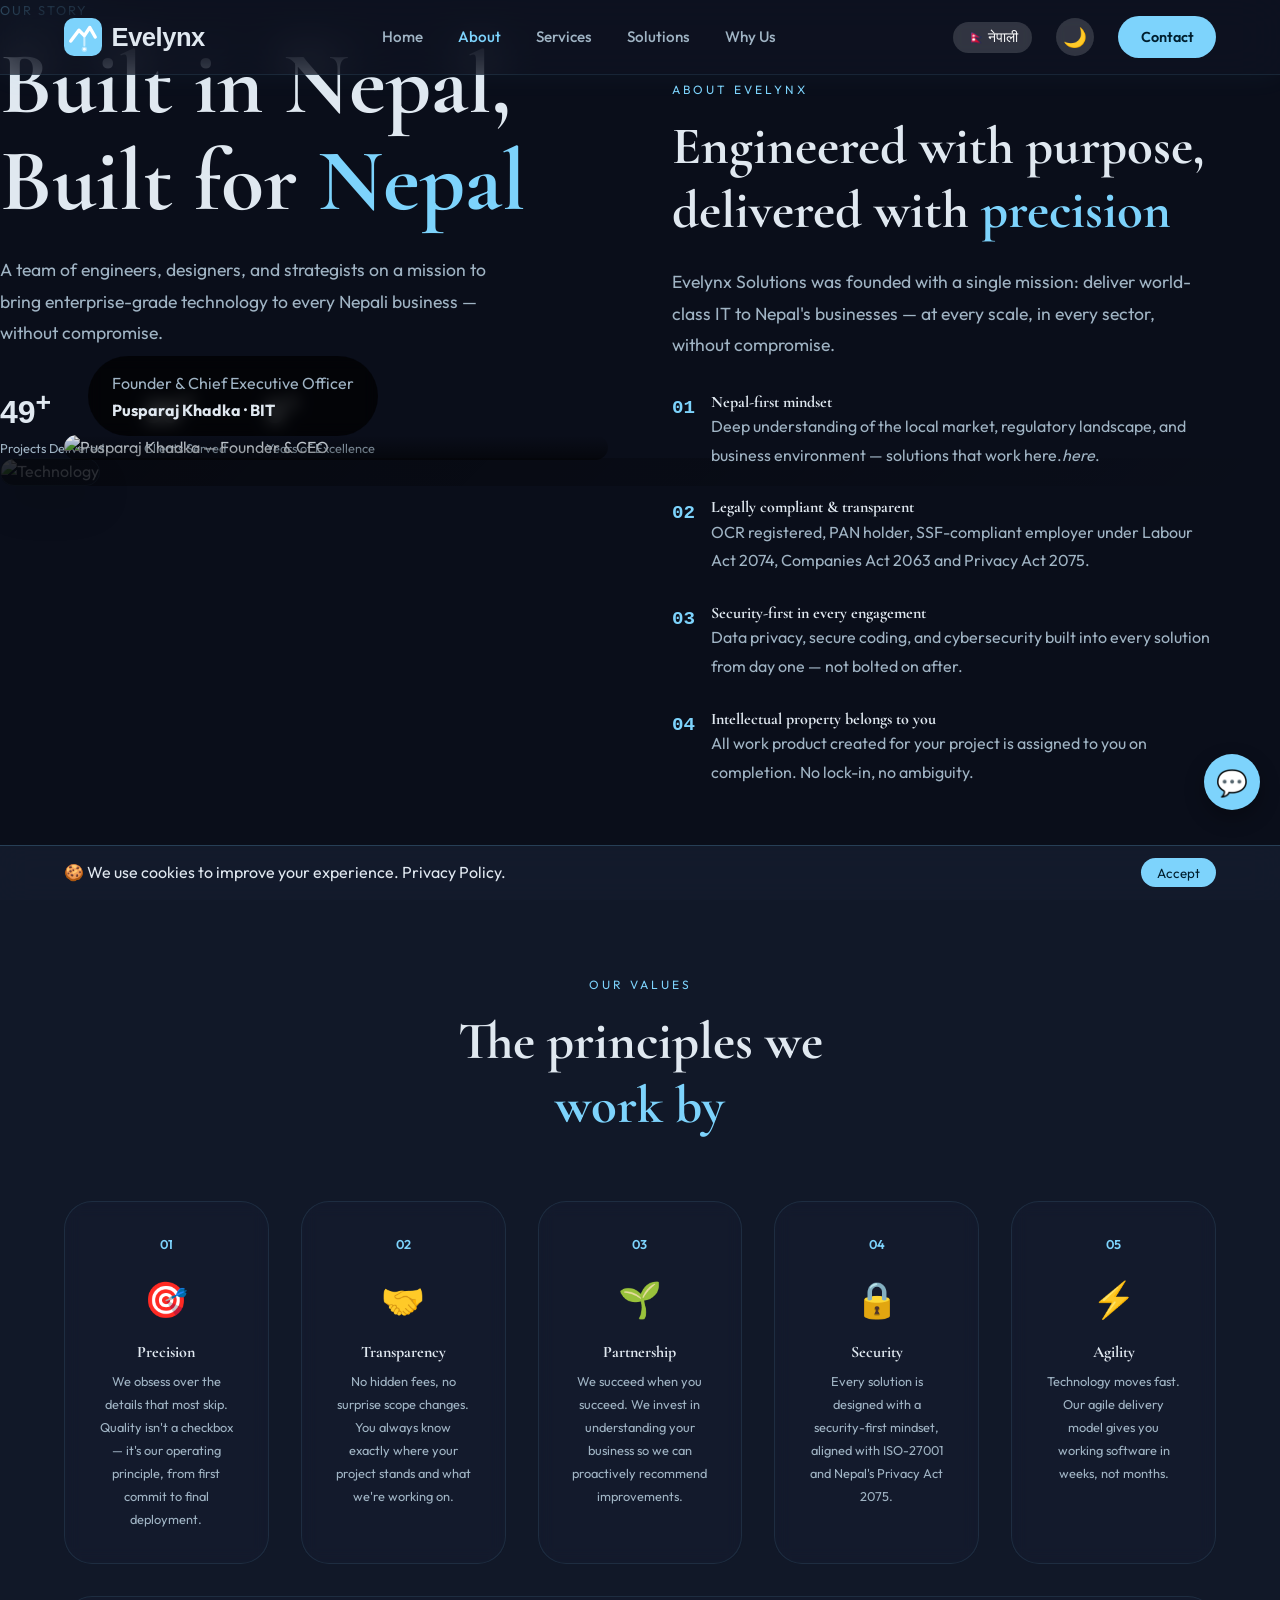
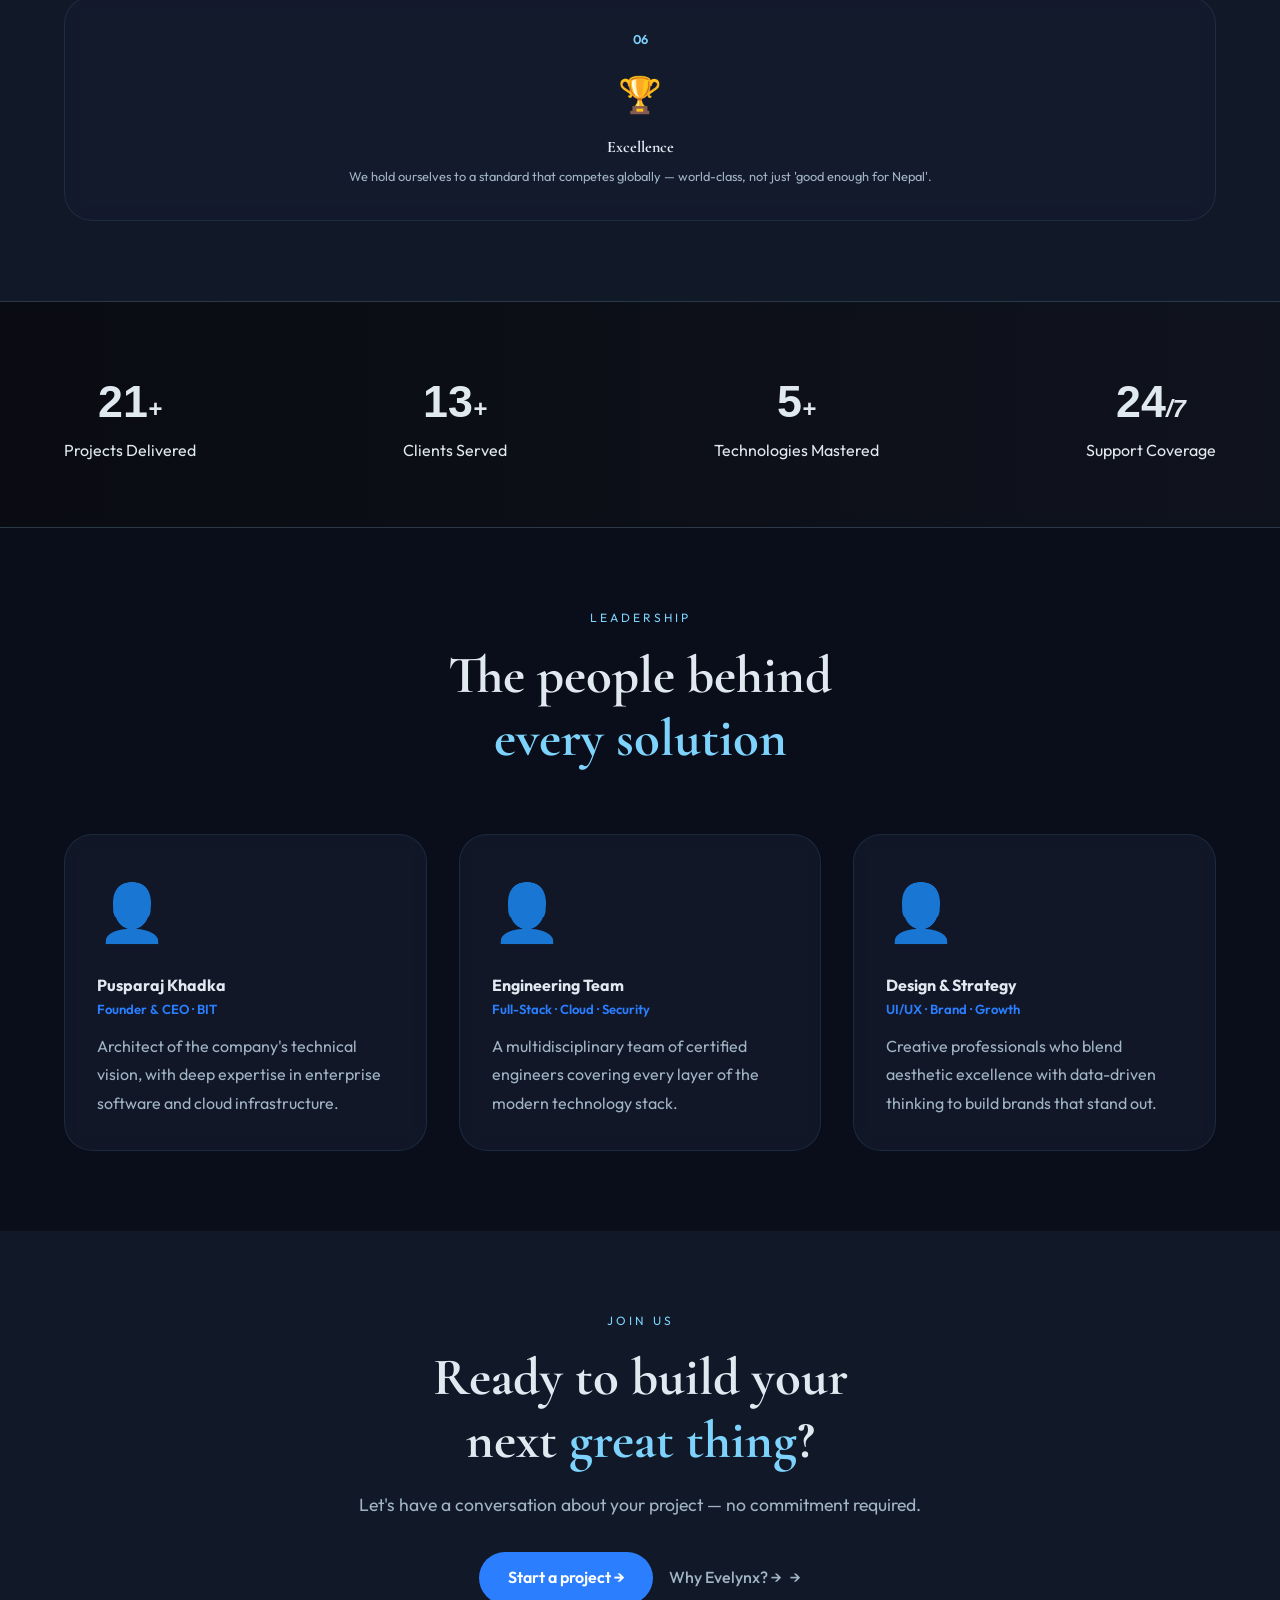
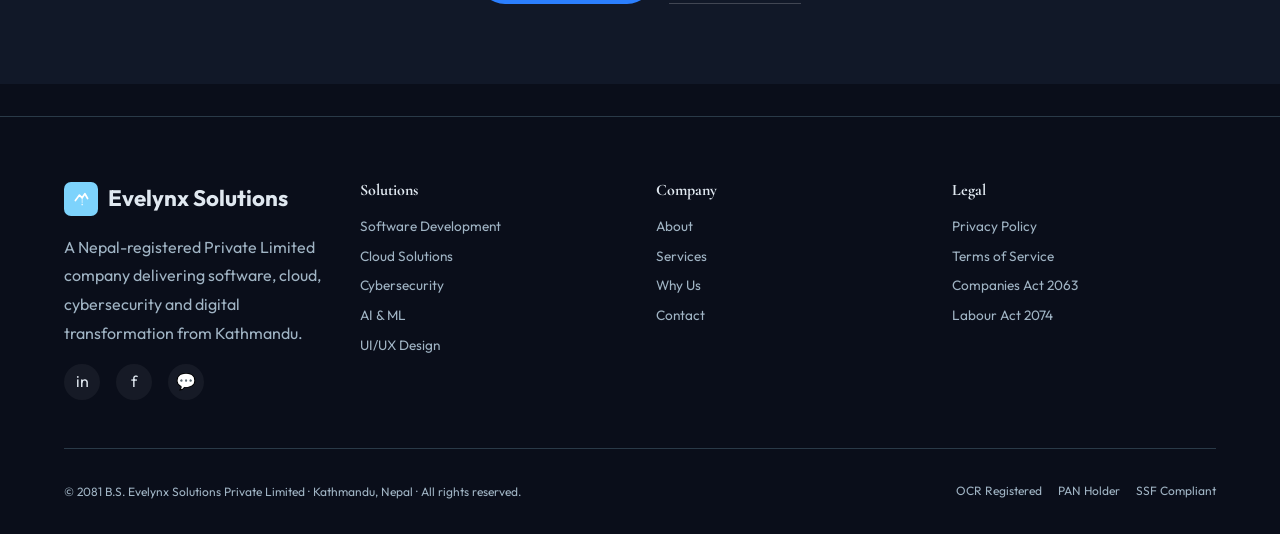
==== commit 085f1fb4: "about bg" ====
--- a/about.html
+++ b/about.html
@@ -46,7 +46,7 @@
 </div>
 
 <!-- ═══ HERO ═══ -->
-<section class="hero" style="min-height: 70vh;">
+<section class="hero-bg" style="min-height: 70vh;">
   <div class="hero-left">
     <div class="hero-eyebrow" data-i18n="aboutHeroEyebrow">Our Story</div>
     <h1 class="hero-h1">
@@ -60,7 +60,7 @@
       <div><div class="stat-n"><span class="count" data-t="5">0</span><sup>+</sup></div><div class="stat-l" data-i18n="statExperience">Years of Excellence</div></div>
     </div>
   </div>
-  <div class="hero-bg">
+  <div class="hero-right">
     <img src="https://picsum.photos/id/26/1200/800" alt="Technology" style="object-fit:cover;width:100%;height:auto;border-radius:32px;"/>
     <div class="hero-overlay"></div>
   </div>
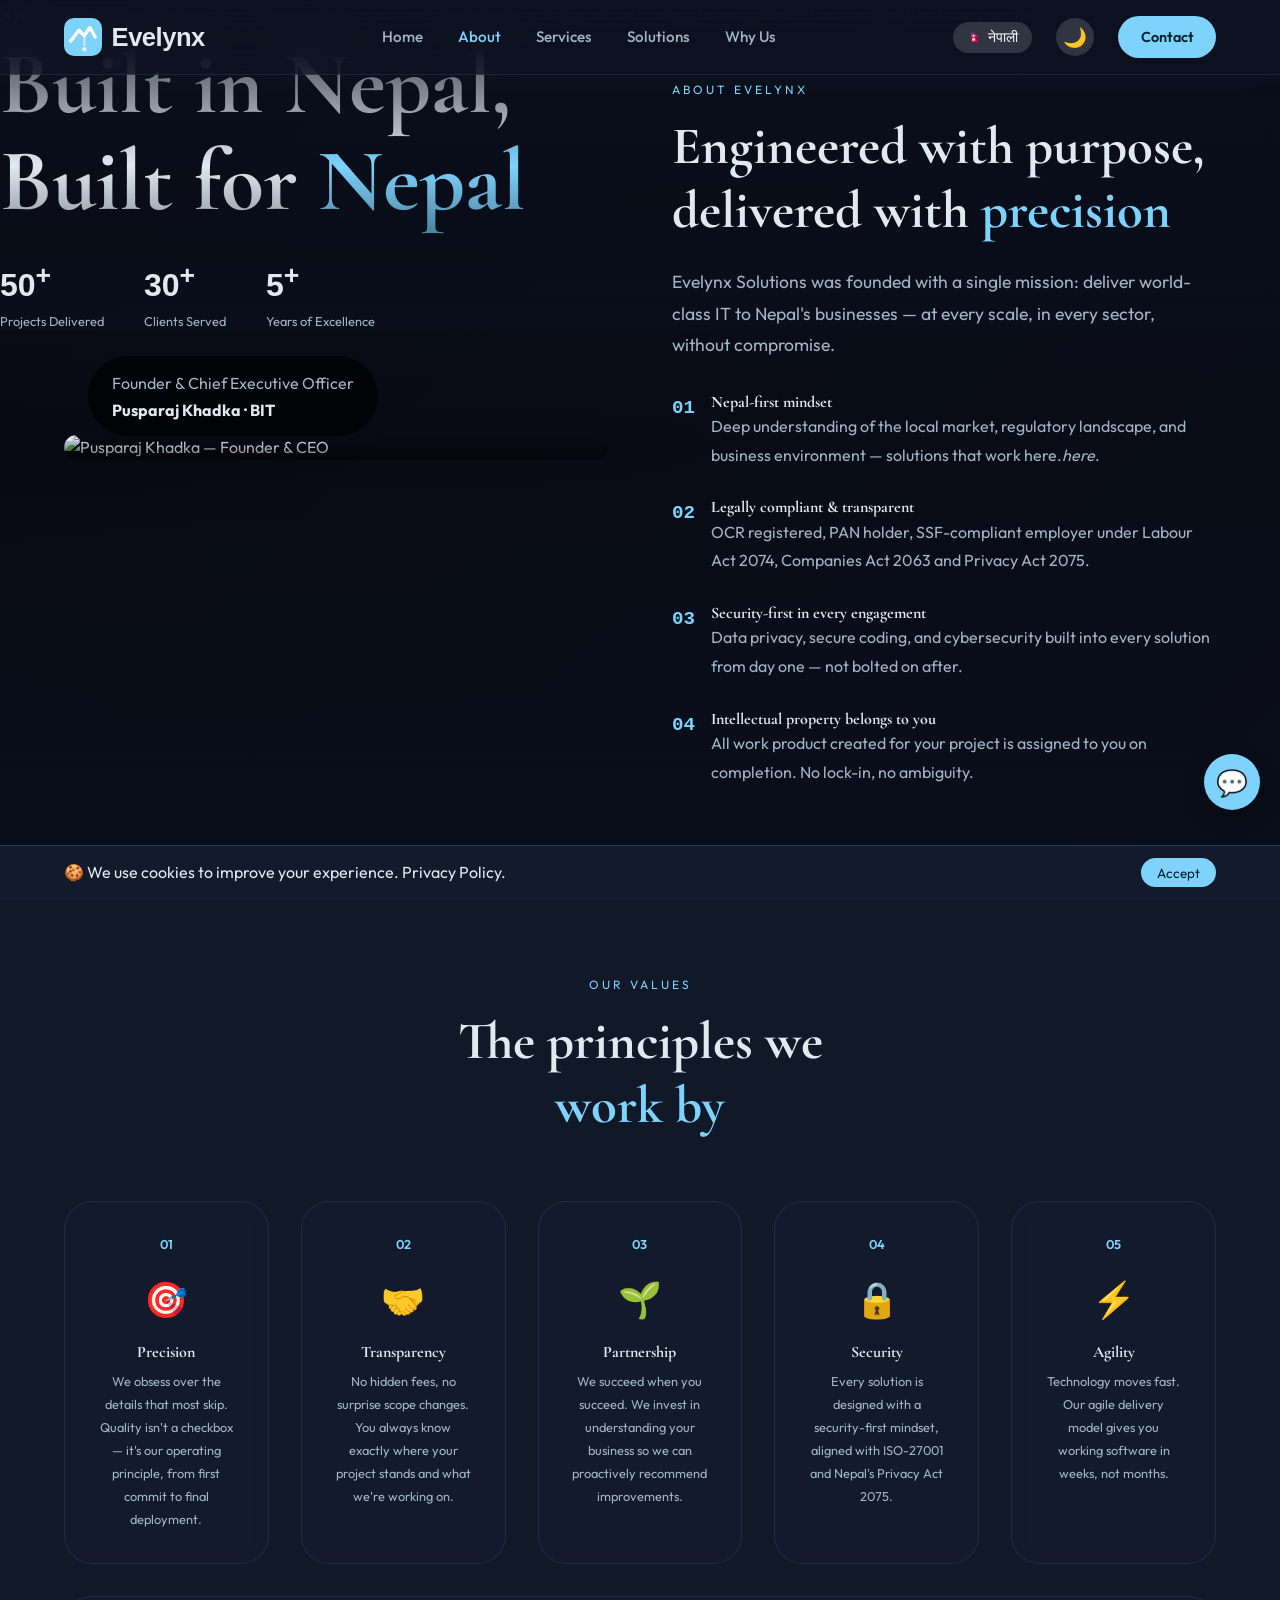
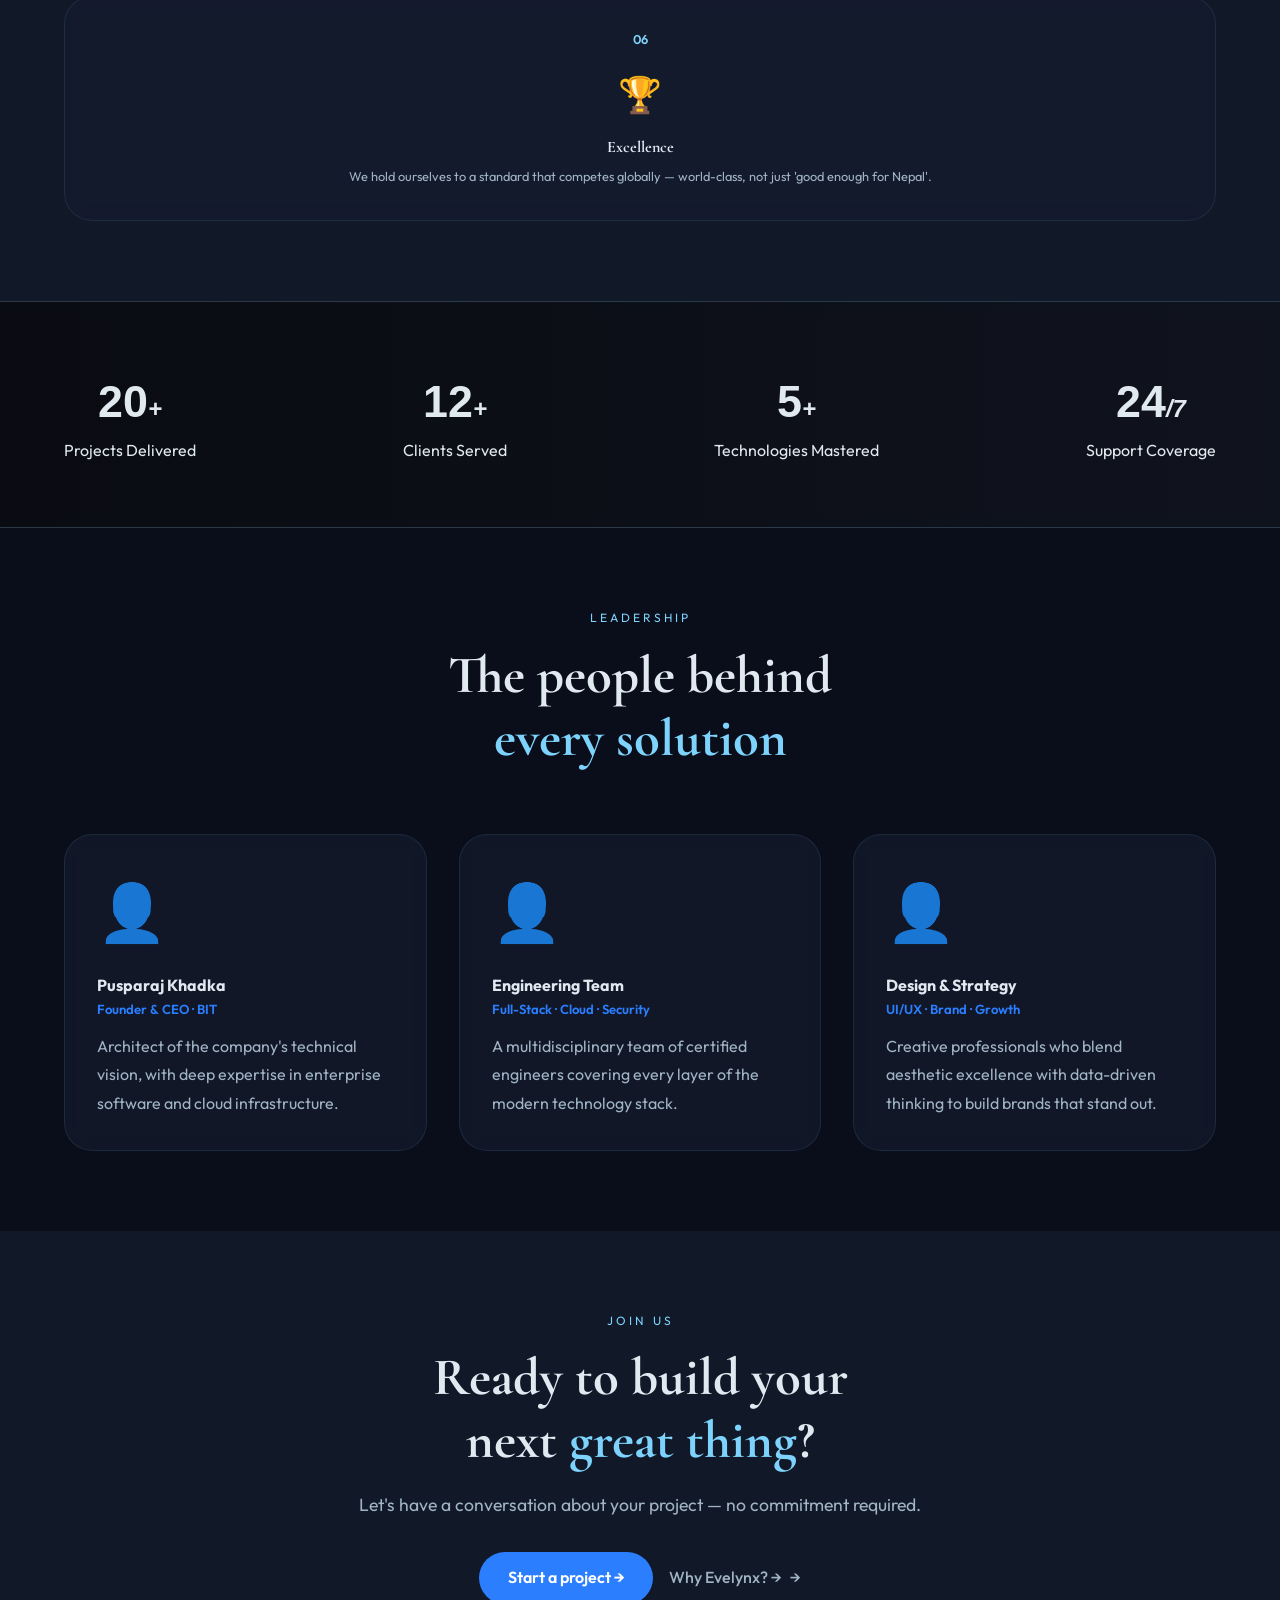
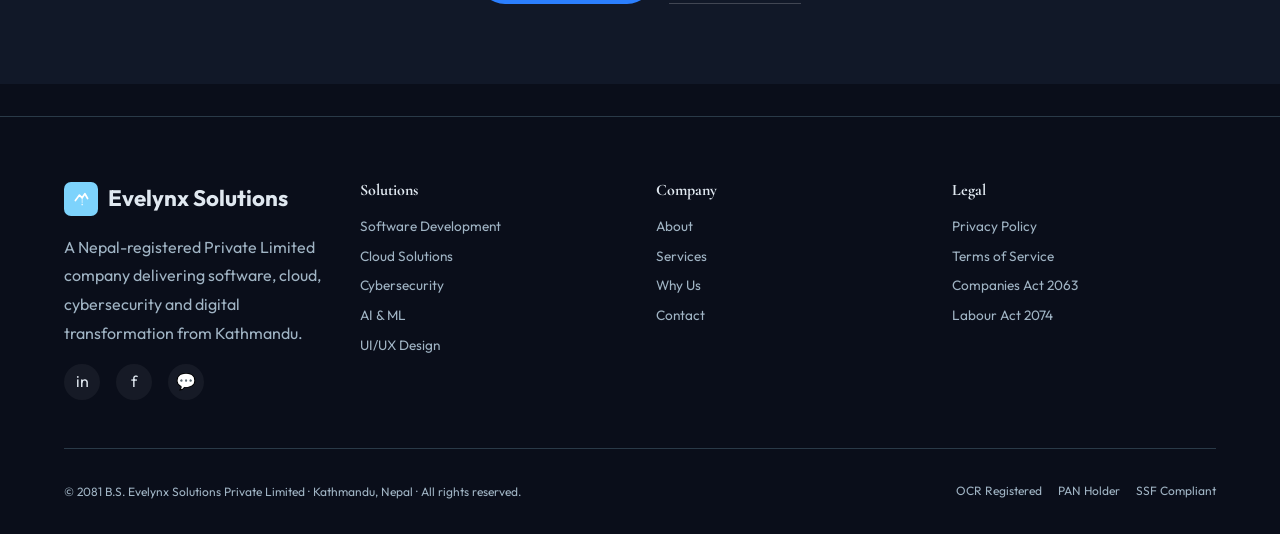
==== commit 5892b555: "bg" ====
--- a/about.html
+++ b/about.html
@@ -53,14 +53,14 @@
       <span data-i18n="aboutHeroLine1">Built in Nepal,</span><br/>
       <span data-i18n="aboutHeroLine2">Built for </span><em><span data-i18n="aboutHeroLine3">Nepal</span></em>
     </h1>
-    <p class="hero-p" data-i18n="aboutHeroDesc">A team of engineers, designers, and strategists on a mission to bring enterprise-grade technology to every Nepali business — without compromise.</p>
+    <p class="hero-bg" data-i18n="aboutHeroDesc">A team of engineers, designers, and strategists on a mission to bring enterprise-grade technology to every Nepali business — without compromise.</p>
     <div class="hero-stats">
       <div><div class="stat-n"><span class="count" data-t="50">0</span><sup>+</sup></div><div class="stat-l" data-i18n="statProjects">Projects Delivered</div></div>
       <div><div class="stat-n"><span class="count" data-t="30">0</span><sup>+</sup></div><div class="stat-l" data-i18n="statClients">Clients Served</div></div>
       <div><div class="stat-n"><span class="count" data-t="5">0</span><sup>+</sup></div><div class="stat-l" data-i18n="statExperience">Years of Excellence</div></div>
     </div>
   </div>
-  <div class="hero-right">
+  <div class="hero-bg">
     <img src="https://picsum.photos/id/26/1200/800" alt="Technology" style="object-fit:cover;width:100%;height:auto;border-radius:32px;"/>
     <div class="hero-overlay"></div>
   </div>
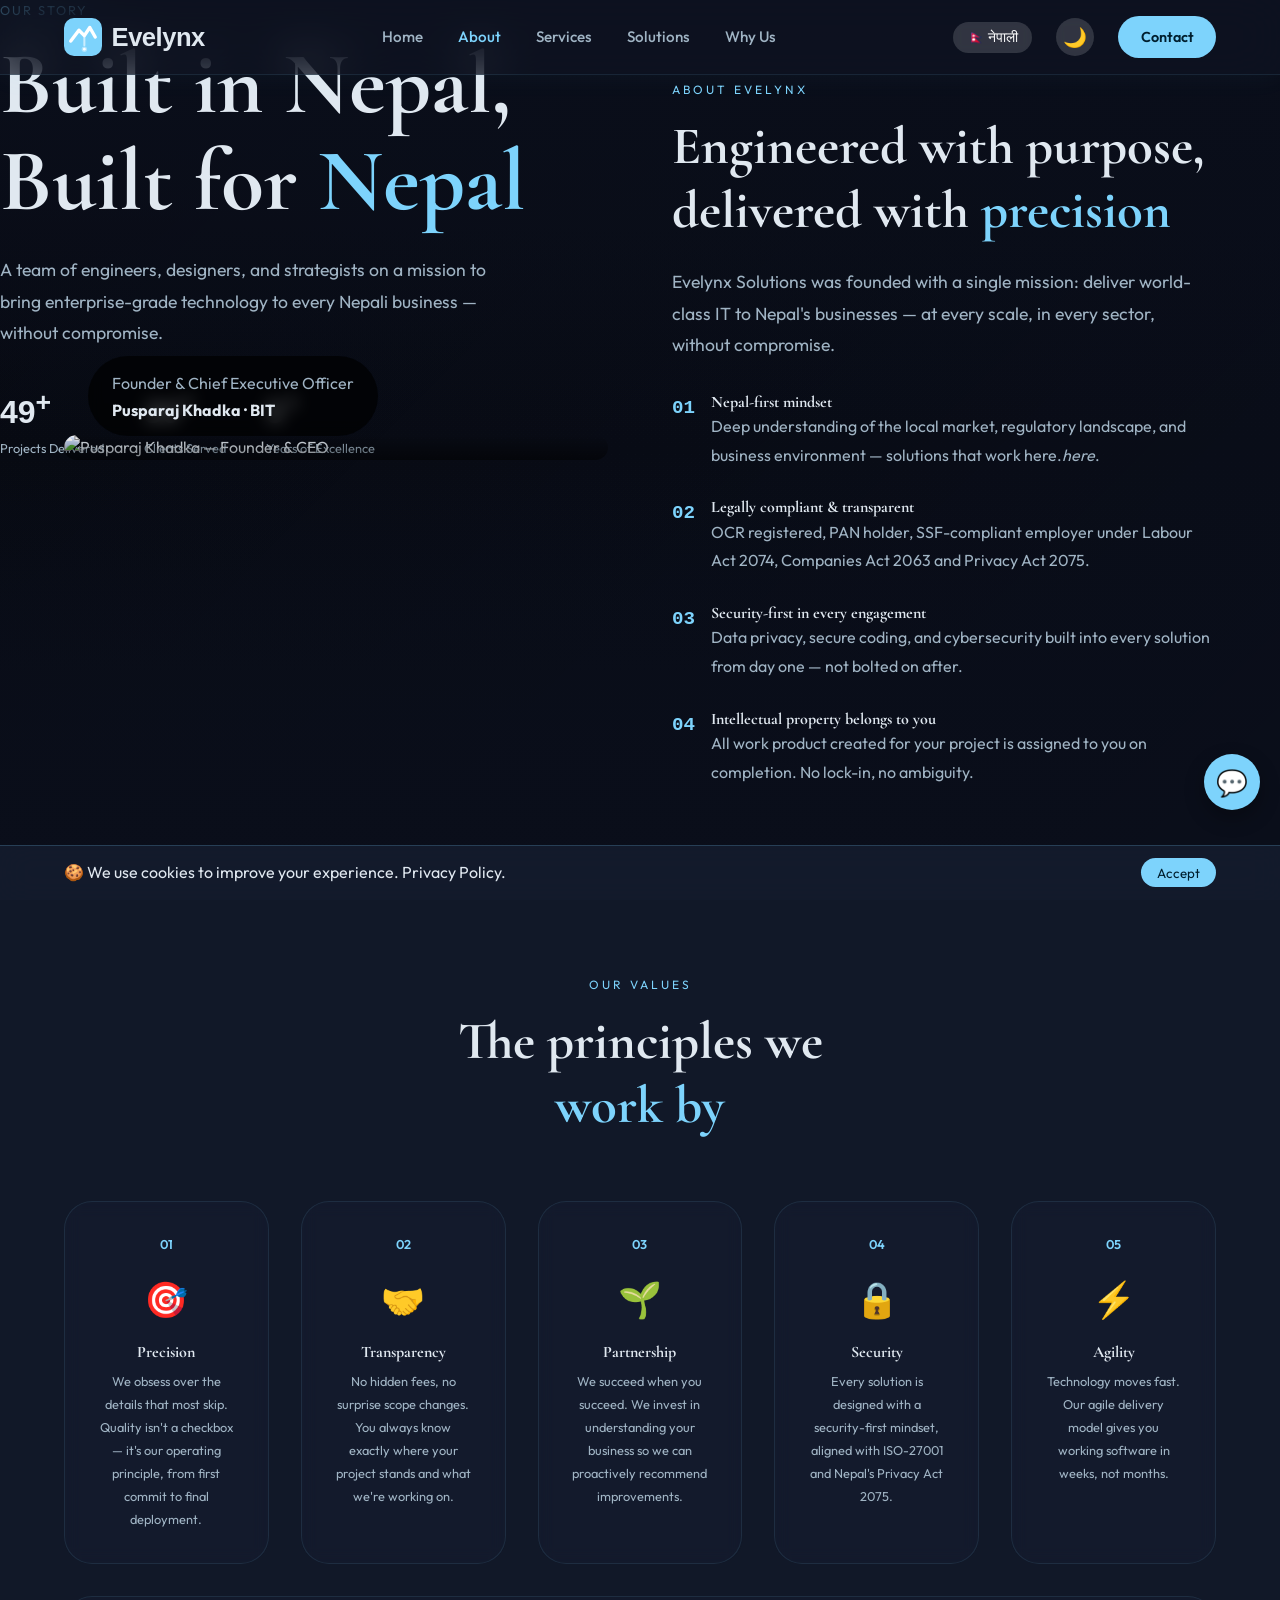
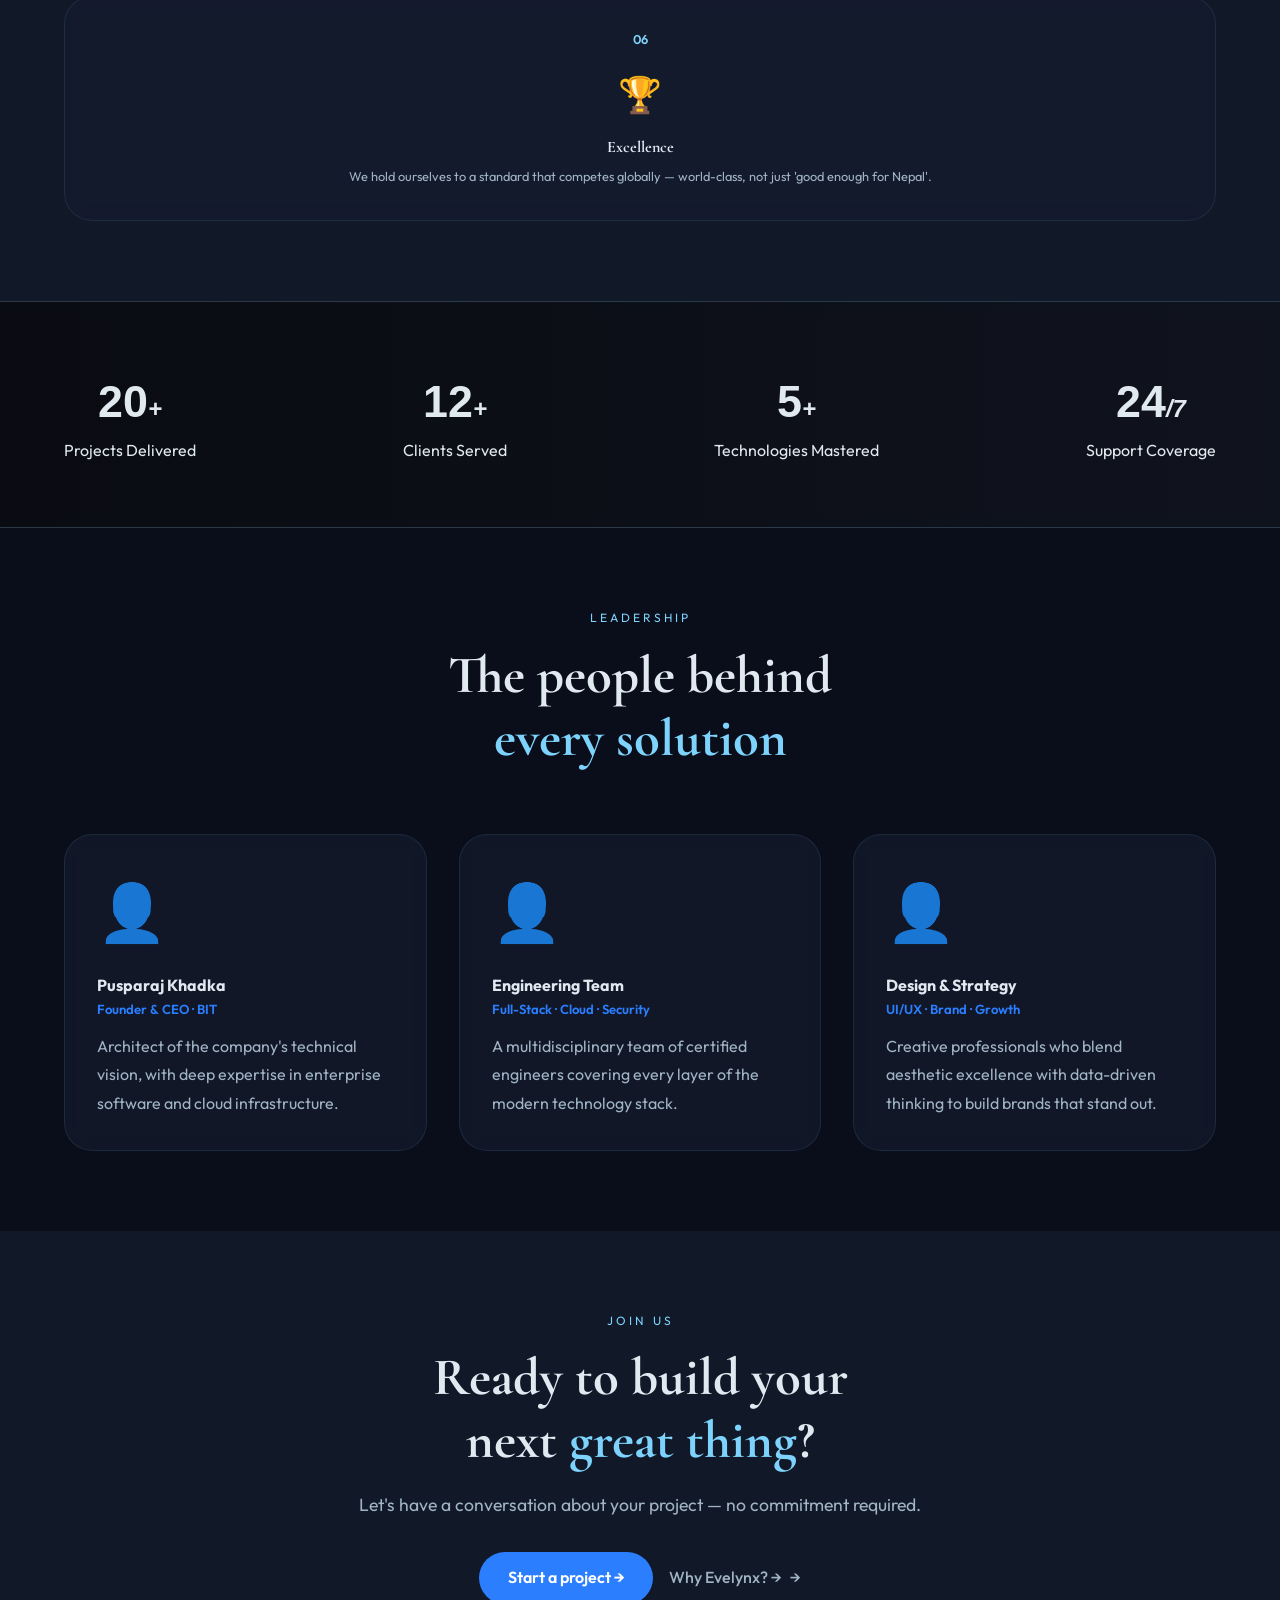
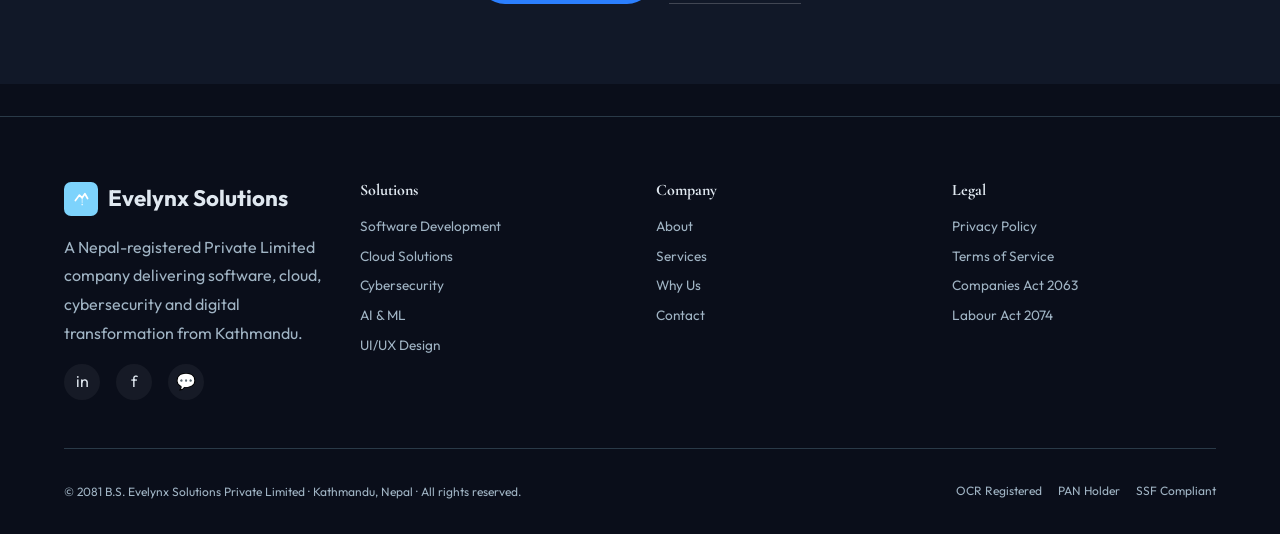
==== commit ababcc03: "bg1" ====
--- a/about.html
+++ b/about.html
@@ -53,7 +53,7 @@
       <span data-i18n="aboutHeroLine1">Built in Nepal,</span><br/>
       <span data-i18n="aboutHeroLine2">Built for </span><em><span data-i18n="aboutHeroLine3">Nepal</span></em>
     </h1>
-    <p class="hero-bg" data-i18n="aboutHeroDesc">A team of engineers, designers, and strategists on a mission to bring enterprise-grade technology to every Nepali business — without compromise.</p>
+    <p class="hero-p" data-i18n="aboutHeroDesc">A team of engineers, designers, and strategists on a mission to bring enterprise-grade technology to every Nepali business — without compromise.</p>
     <div class="hero-stats">
       <div><div class="stat-n"><span class="count" data-t="50">0</span><sup>+</sup></div><div class="stat-l" data-i18n="statProjects">Projects Delivered</div></div>
       <div><div class="stat-n"><span class="count" data-t="30">0</span><sup>+</sup></div><div class="stat-l" data-i18n="statClients">Clients Served</div></div>
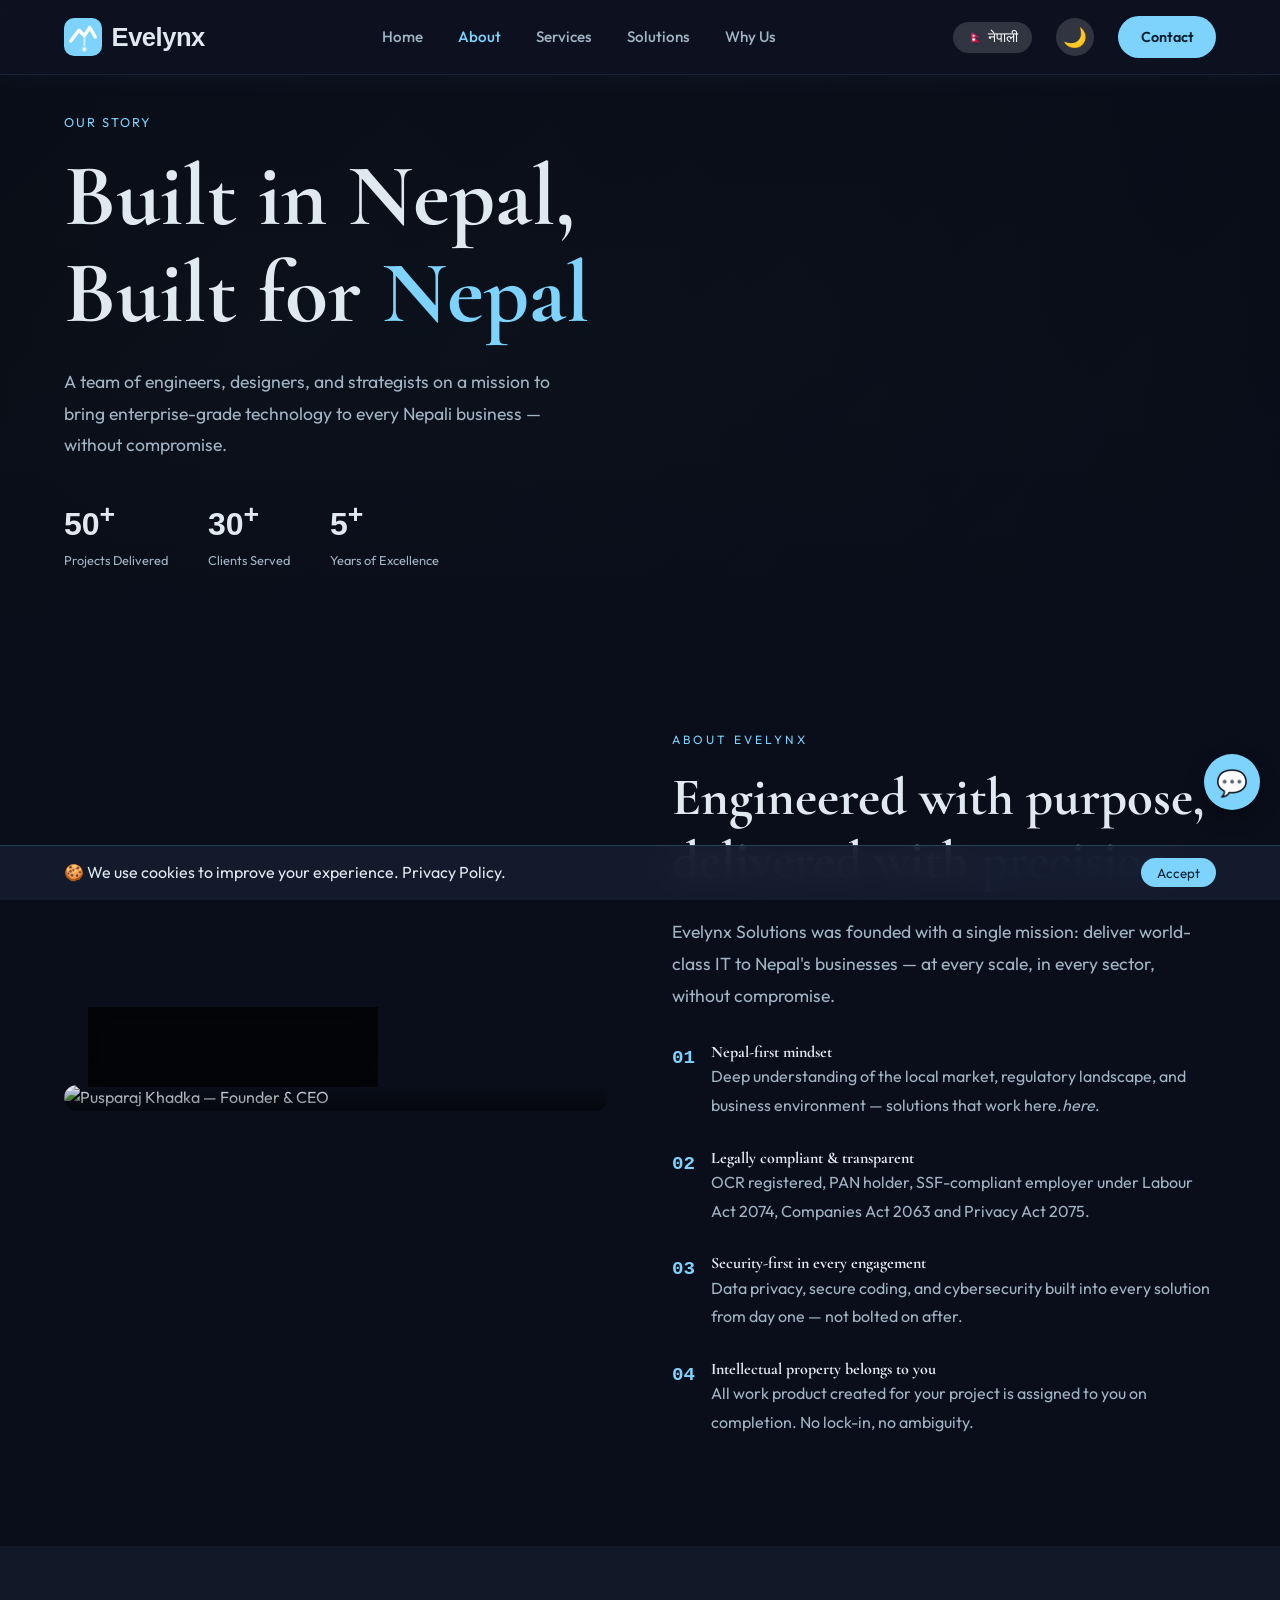
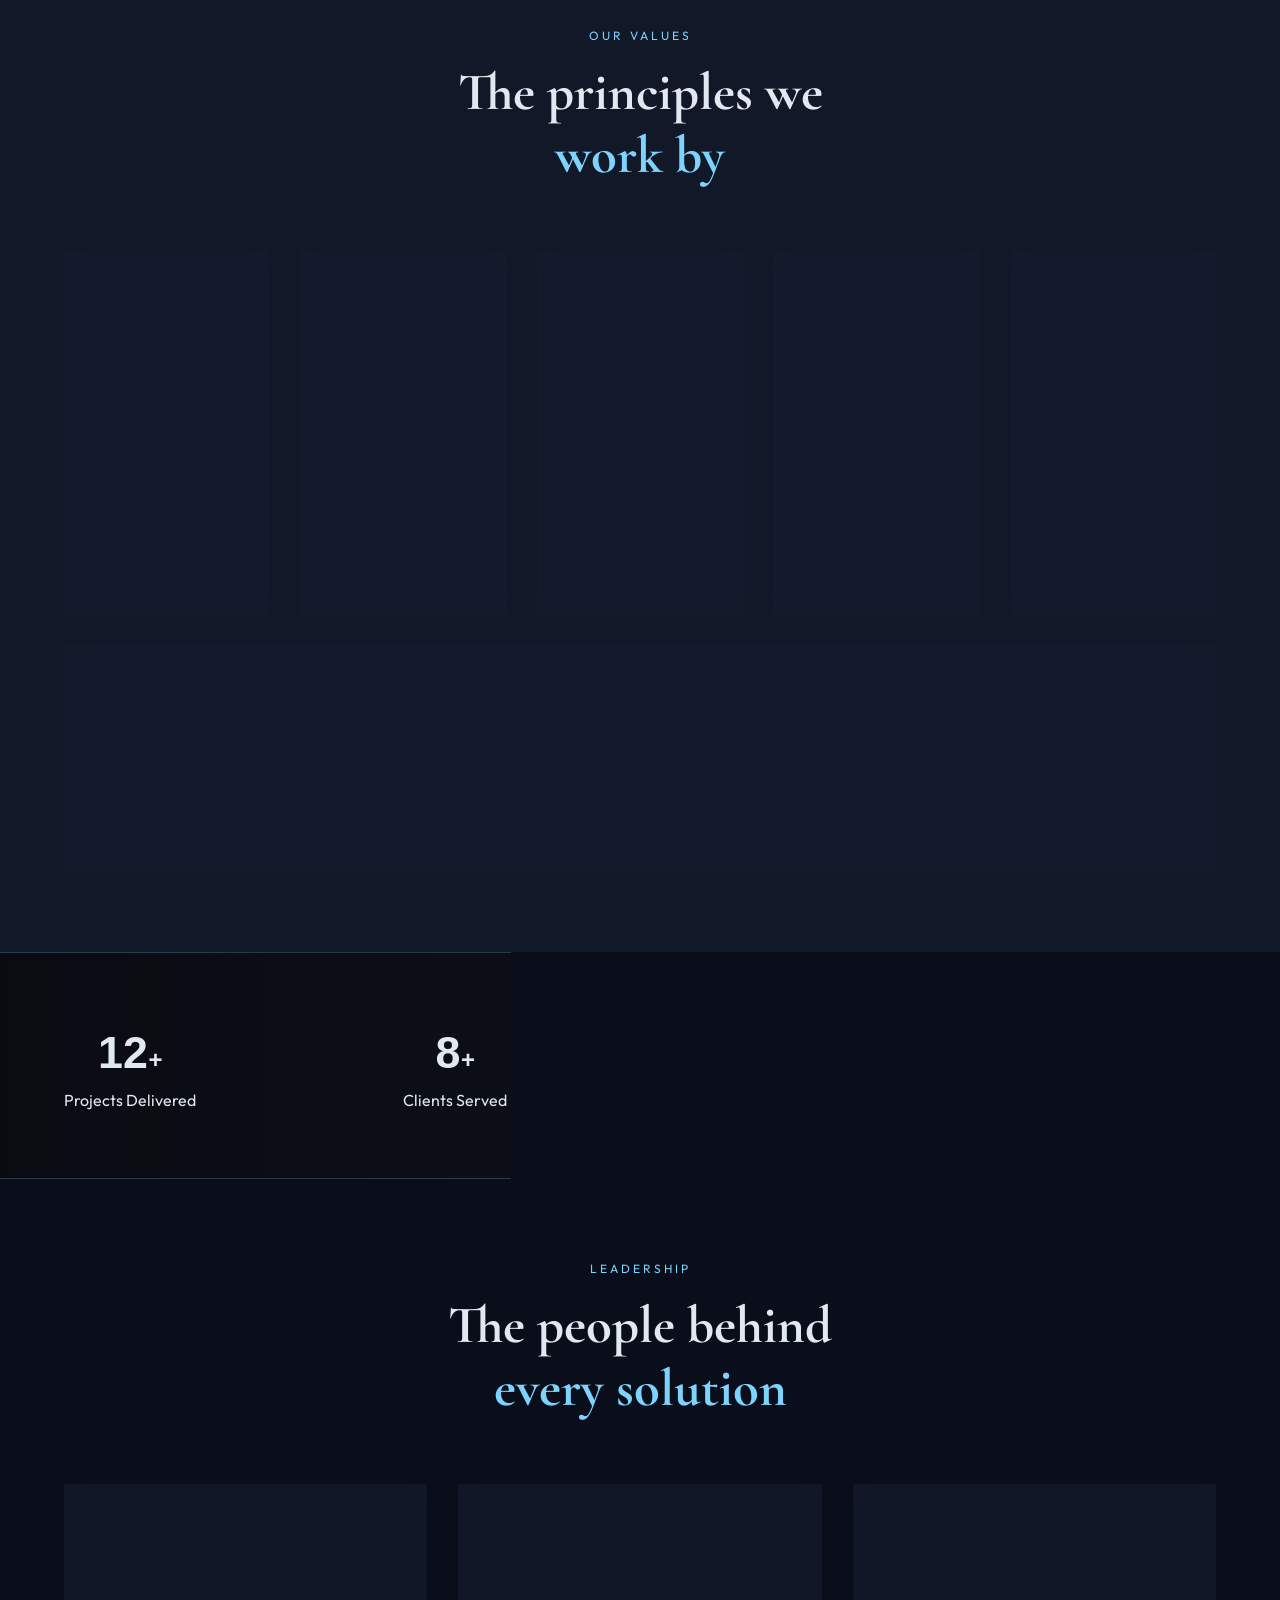
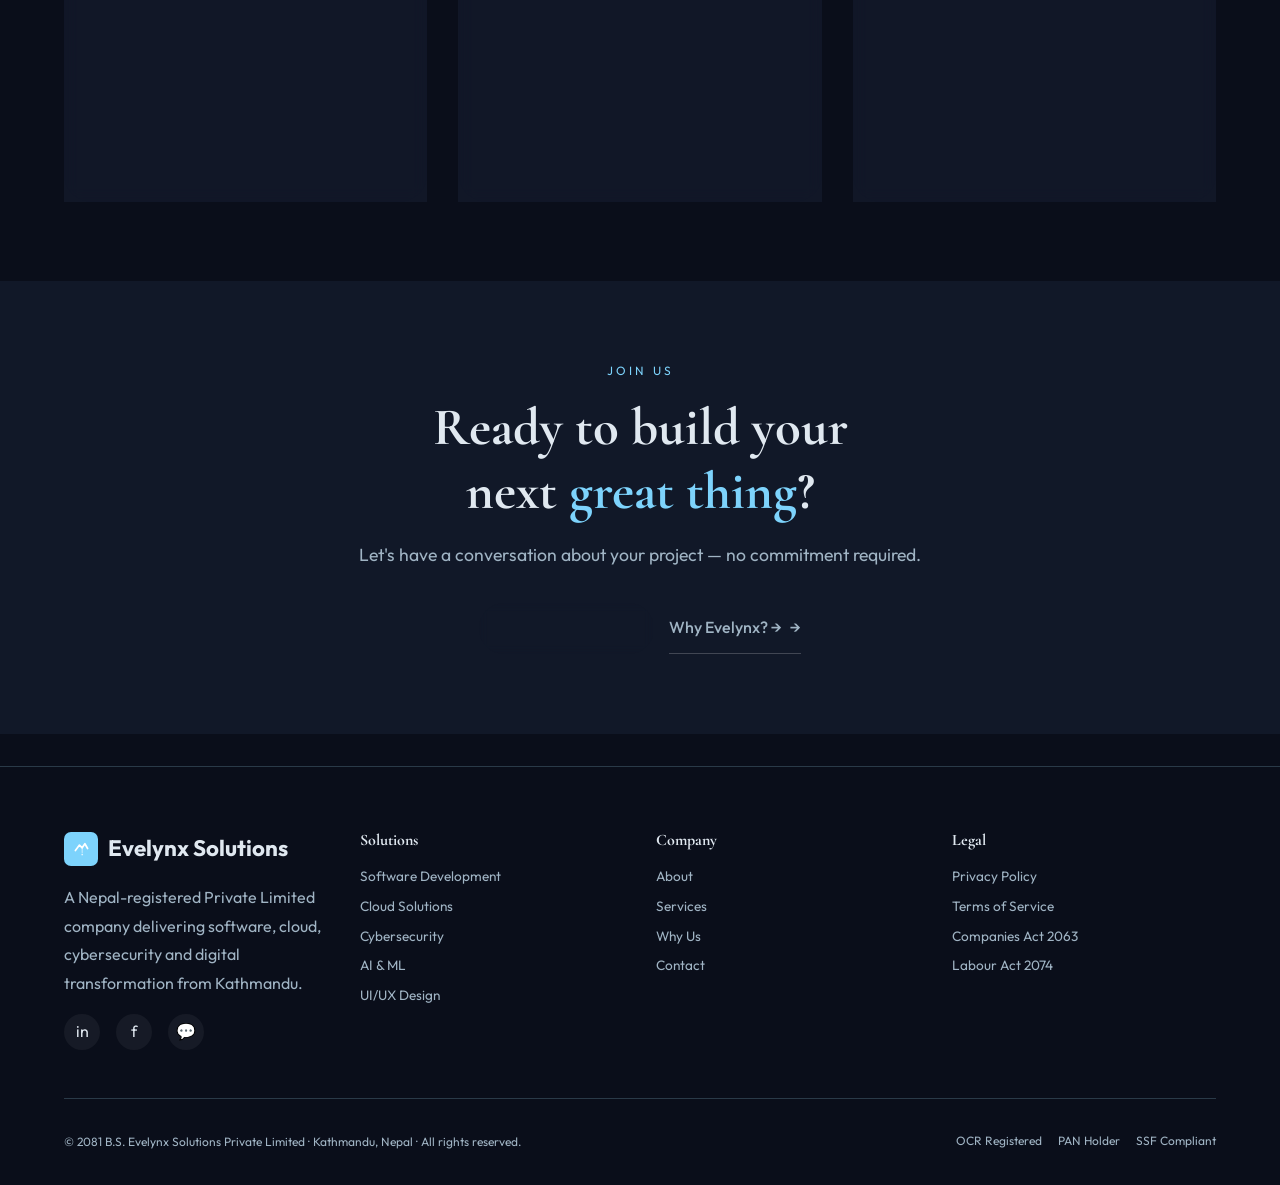
==== commit 74cc9546: "bg" ====
--- a/about.html
+++ b/about.html
@@ -46,7 +46,7 @@
 </div>
 
 <!-- ═══ HERO ═══ -->
-<section class="hero-bg" style="min-height: 70vh;">
+<section class="hero" style="min-height: 70vh;">
   <div class="hero-left">
     <div class="hero-eyebrow" data-i18n="aboutHeroEyebrow">Our Story</div>
     <h1 class="hero-h1">
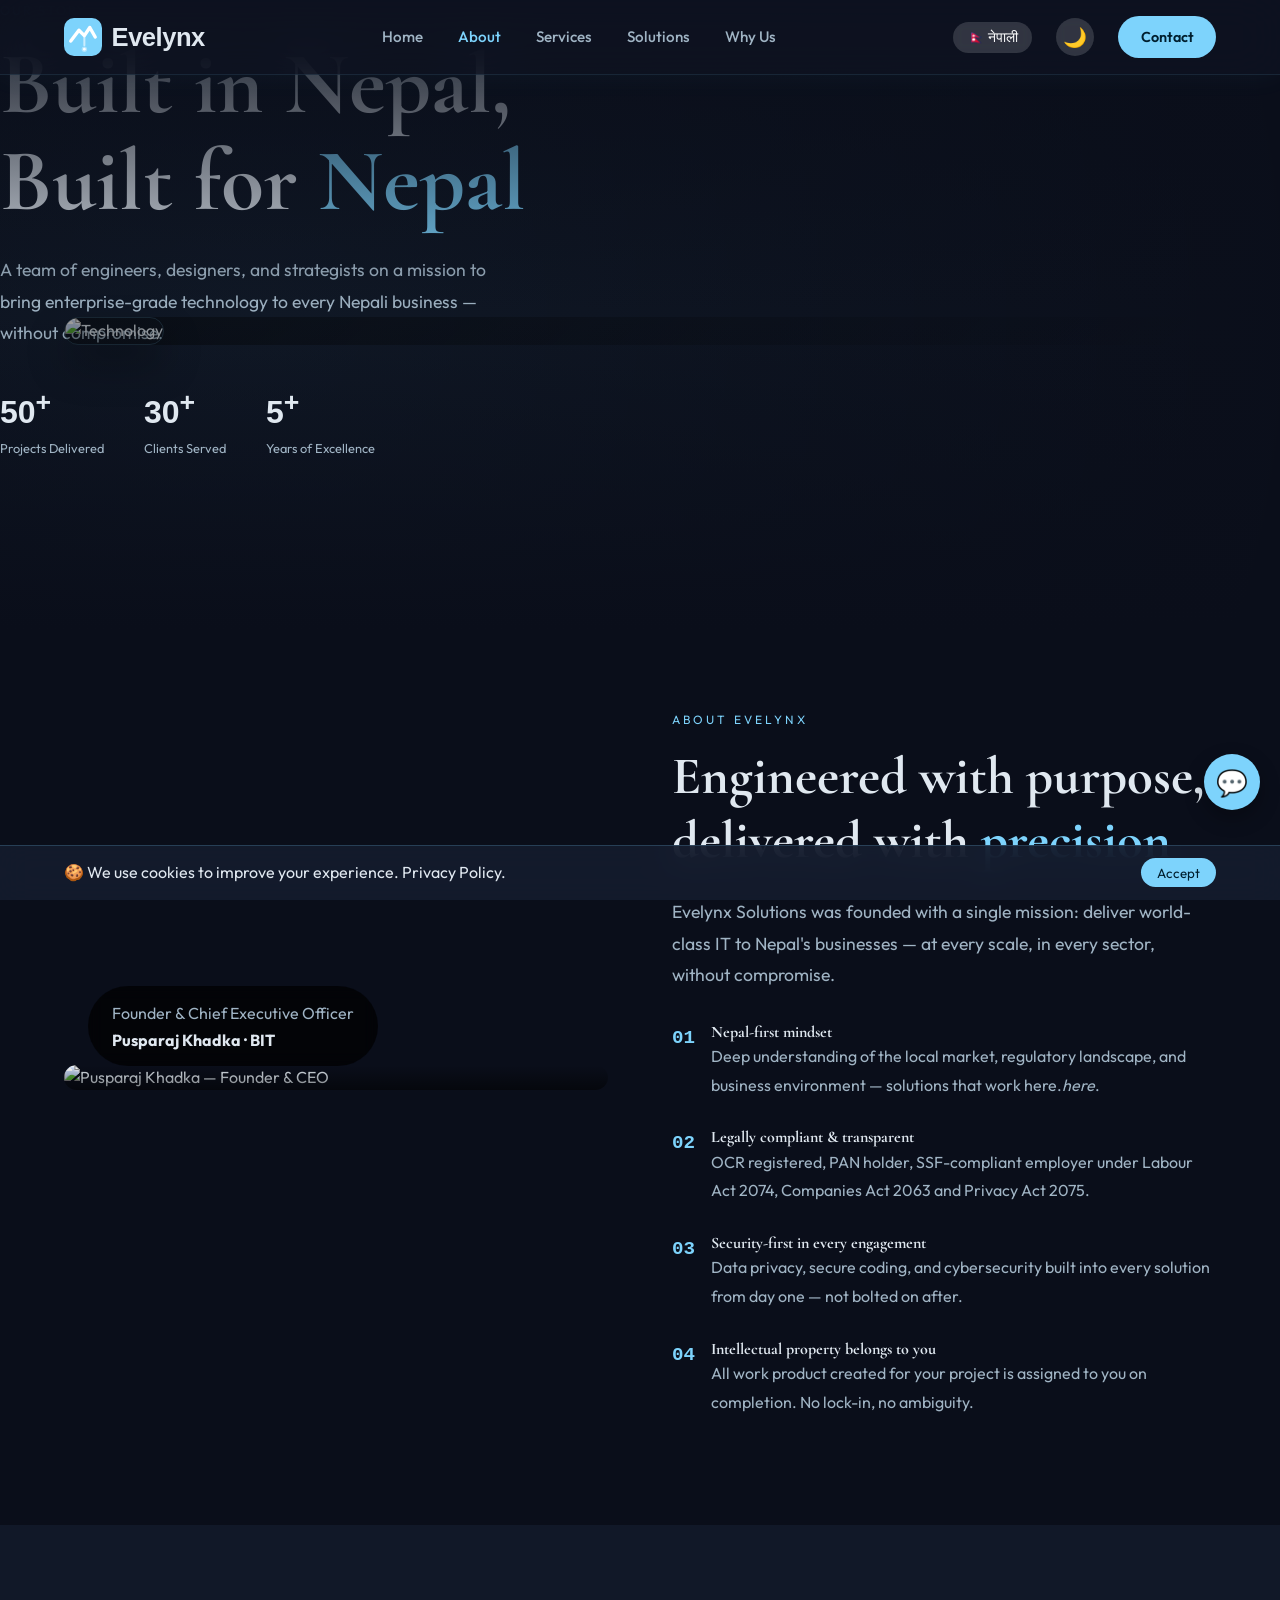
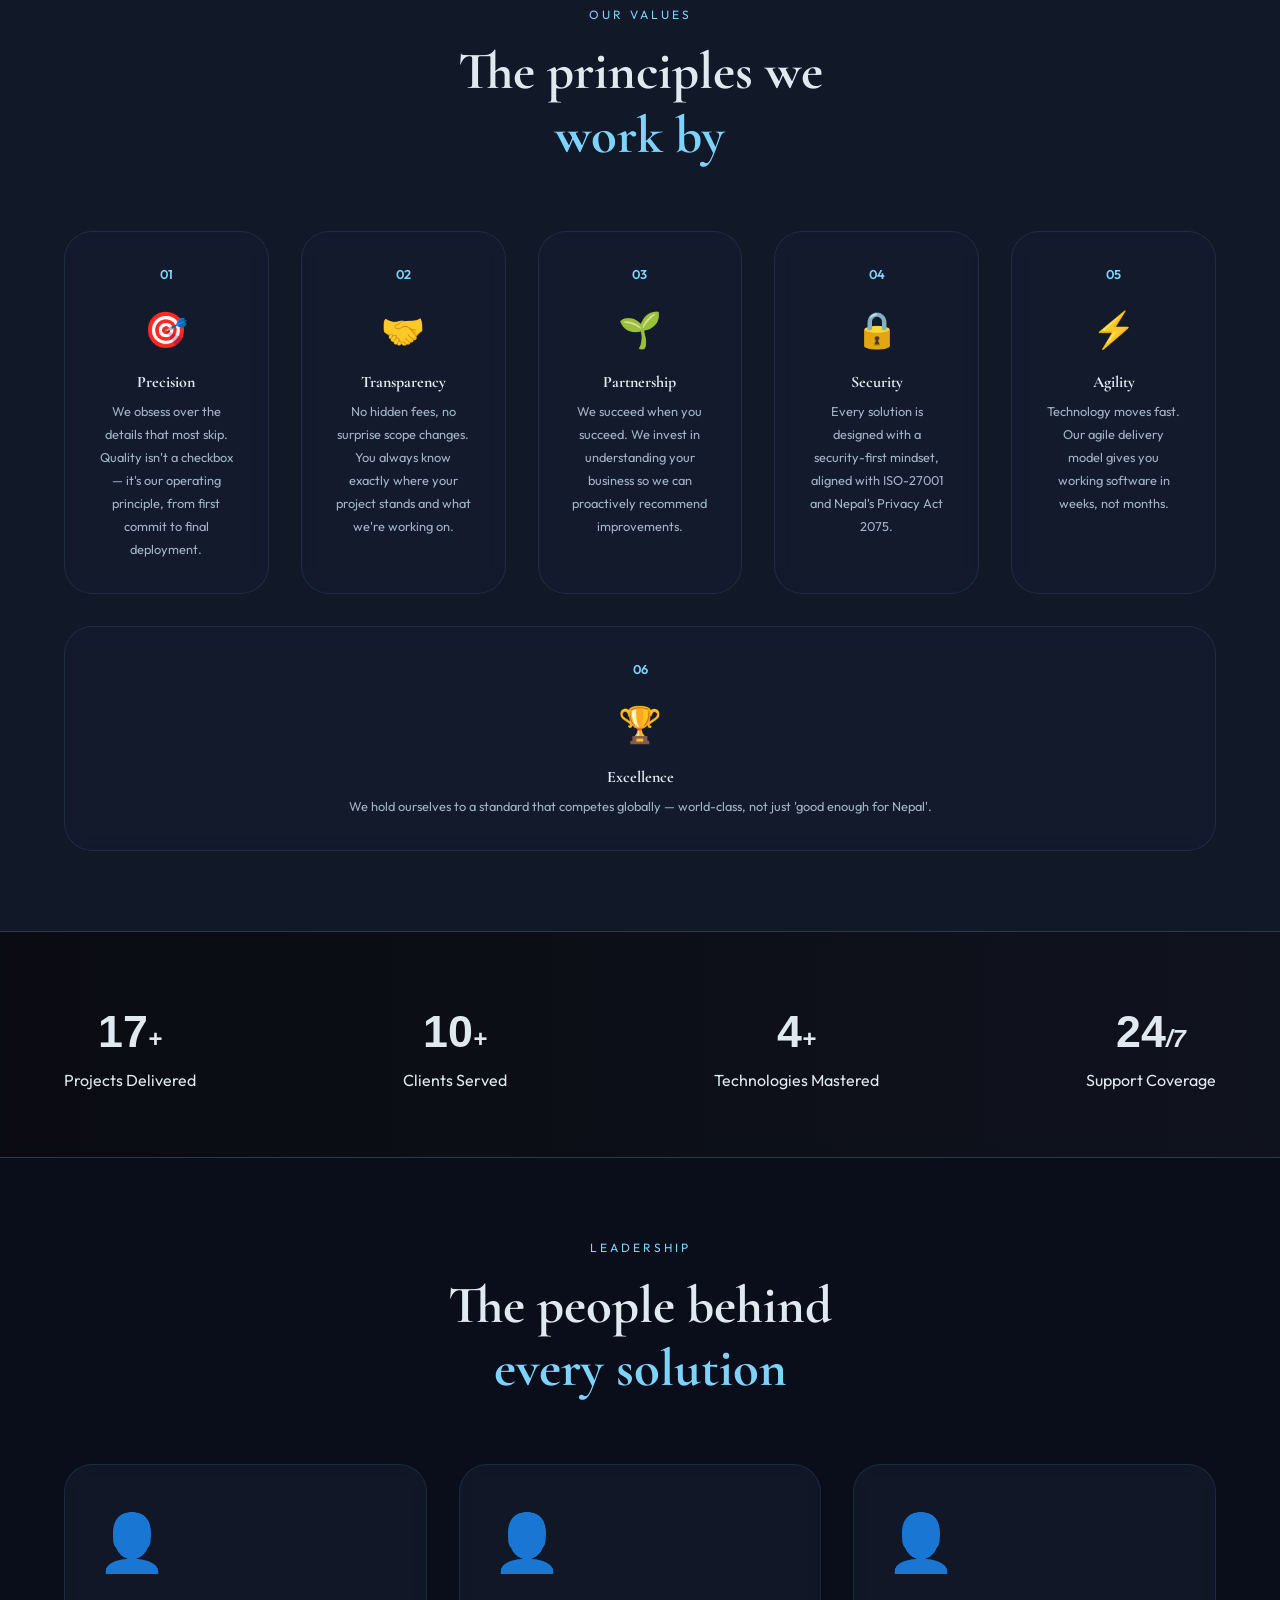
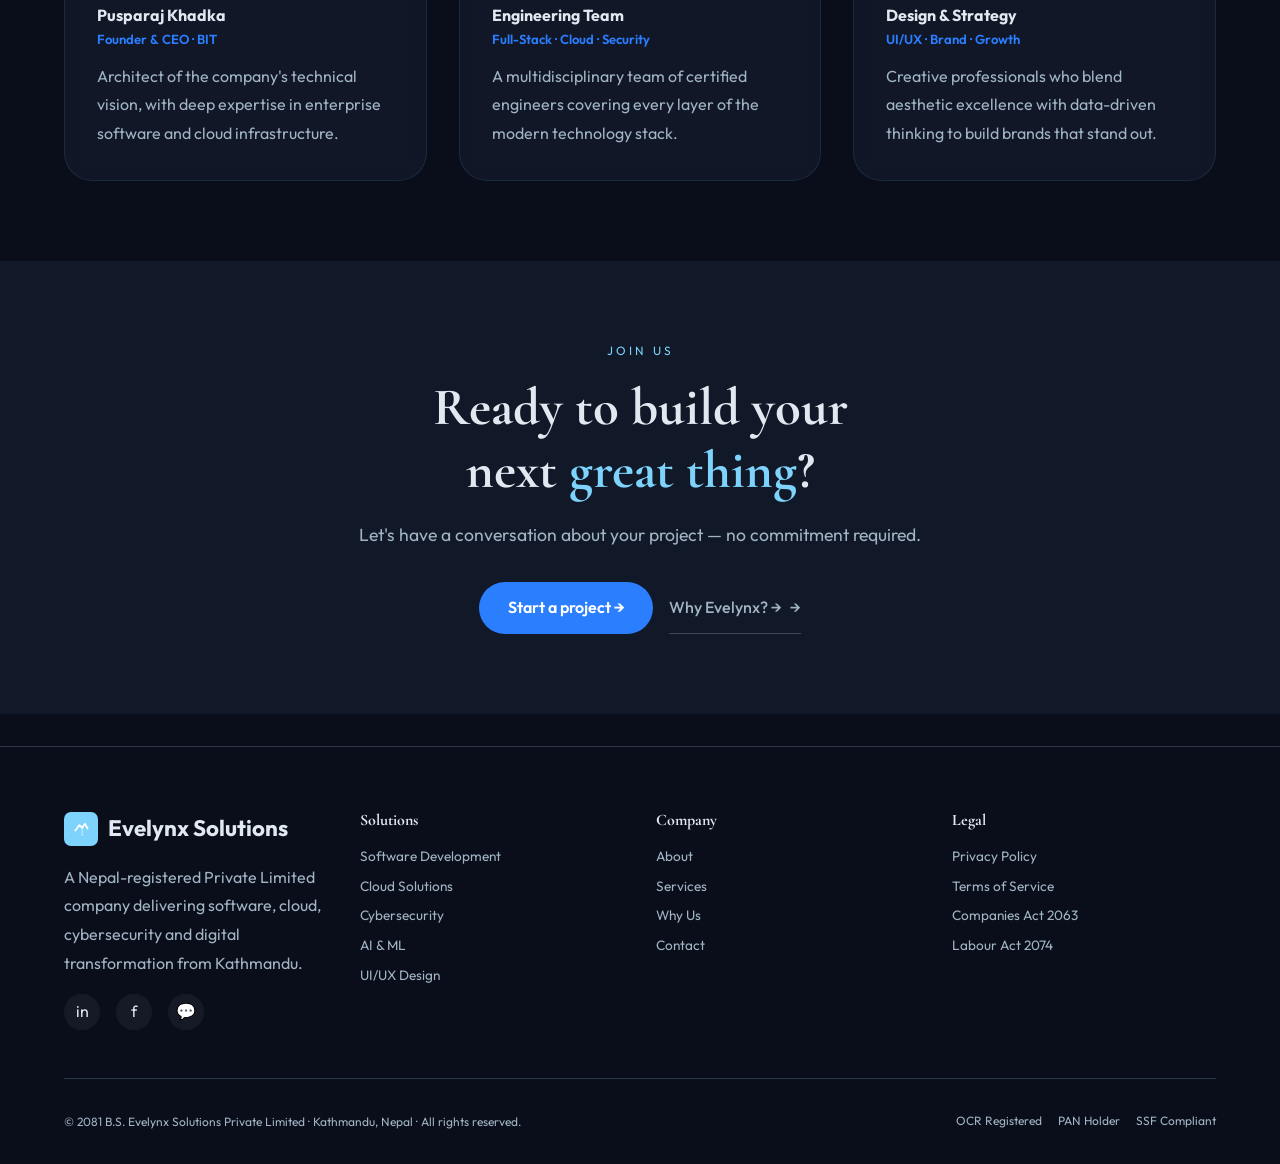
==== commit 82c03c3e: "bg2" ====
--- a/about.html
+++ b/about.html
@@ -47,7 +47,7 @@
 
 <!-- ═══ HERO ═══ -->
 <section class="hero" style="min-height: 70vh;">
-  <div class="hero-left">
+  <div class="hero-bg">
     <div class="hero-eyebrow" data-i18n="aboutHeroEyebrow">Our Story</div>
     <h1 class="hero-h1">
       <span data-i18n="aboutHeroLine1">Built in Nepal,</span><br/>
@@ -60,7 +60,7 @@
       <div><div class="stat-n"><span class="count" data-t="5">0</span><sup>+</sup></div><div class="stat-l" data-i18n="statExperience">Years of Excellence</div></div>
     </div>
   </div>
-  <div class="hero-bg">
+  <div class="hero-right">
     <img src="https://picsum.photos/id/26/1200/800" alt="Technology" style="object-fit:cover;width:100%;height:auto;border-radius:32px;"/>
     <div class="hero-overlay"></div>
   </div>
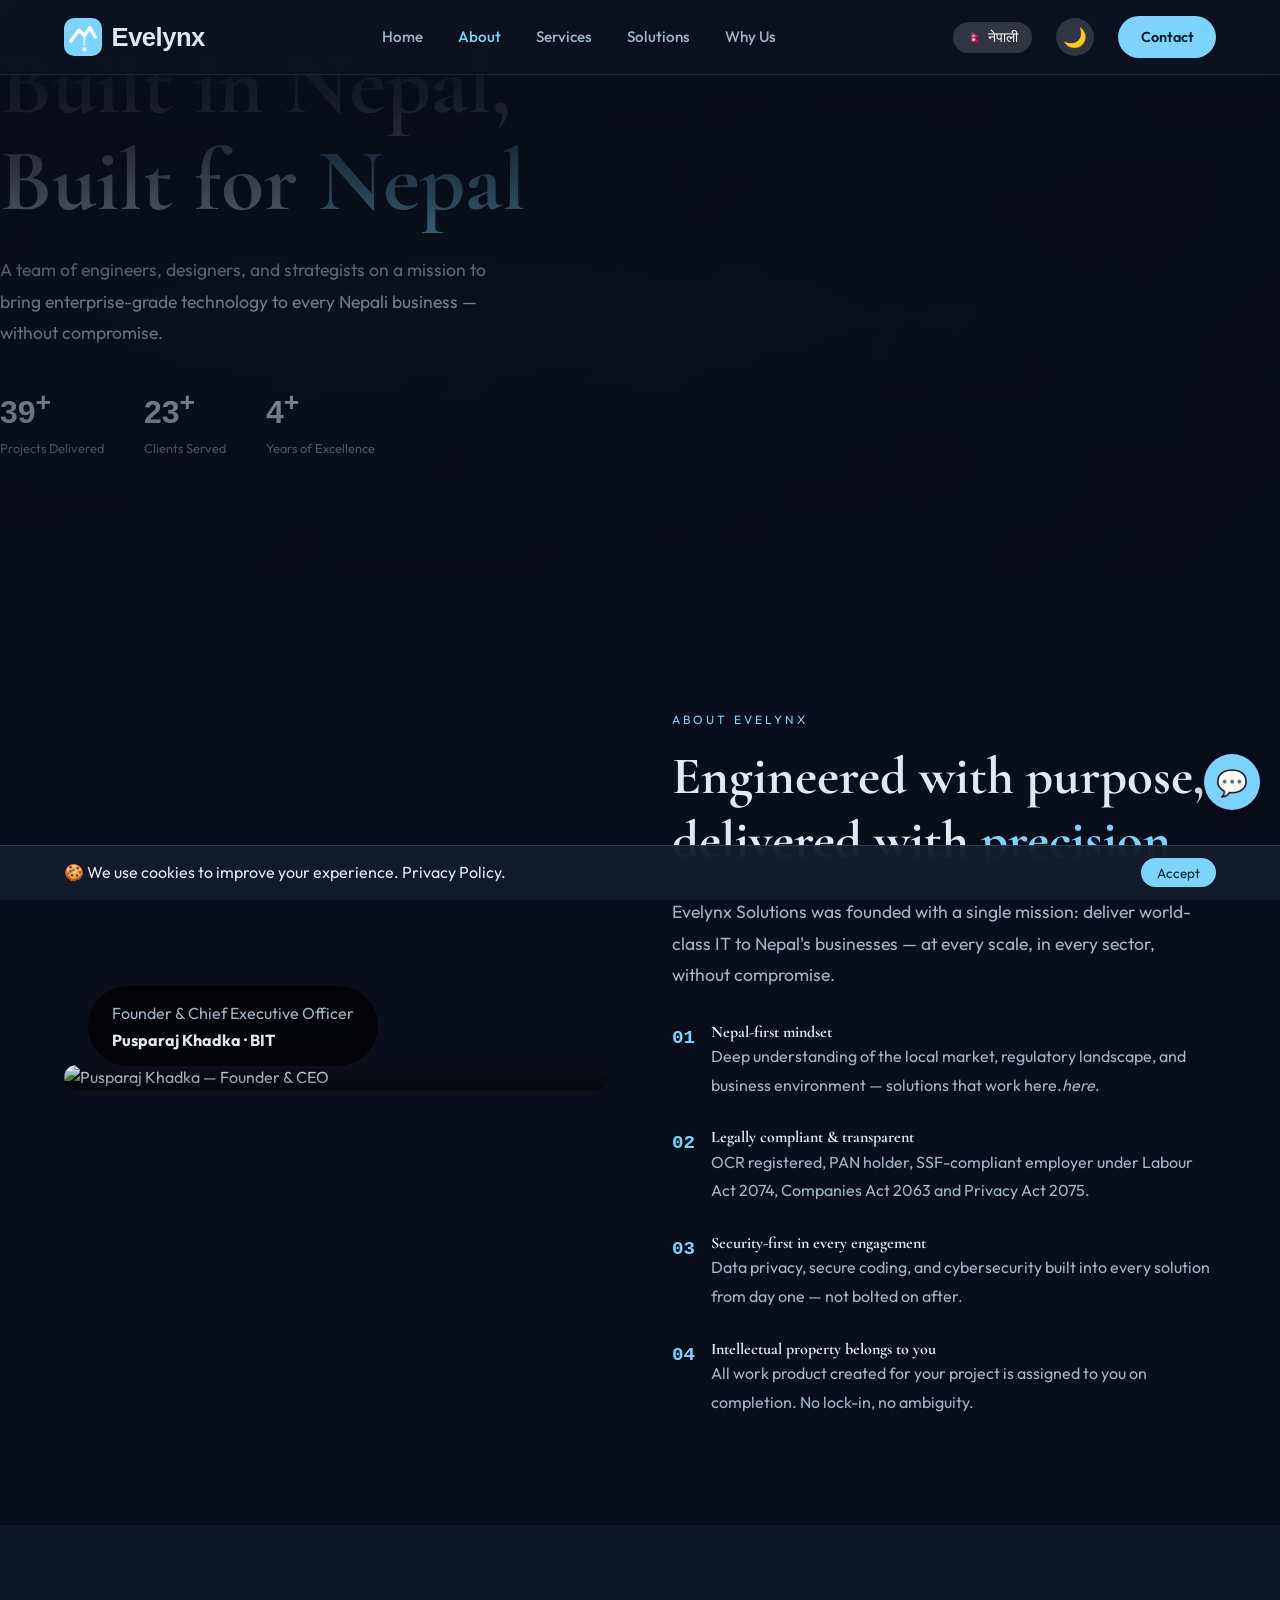
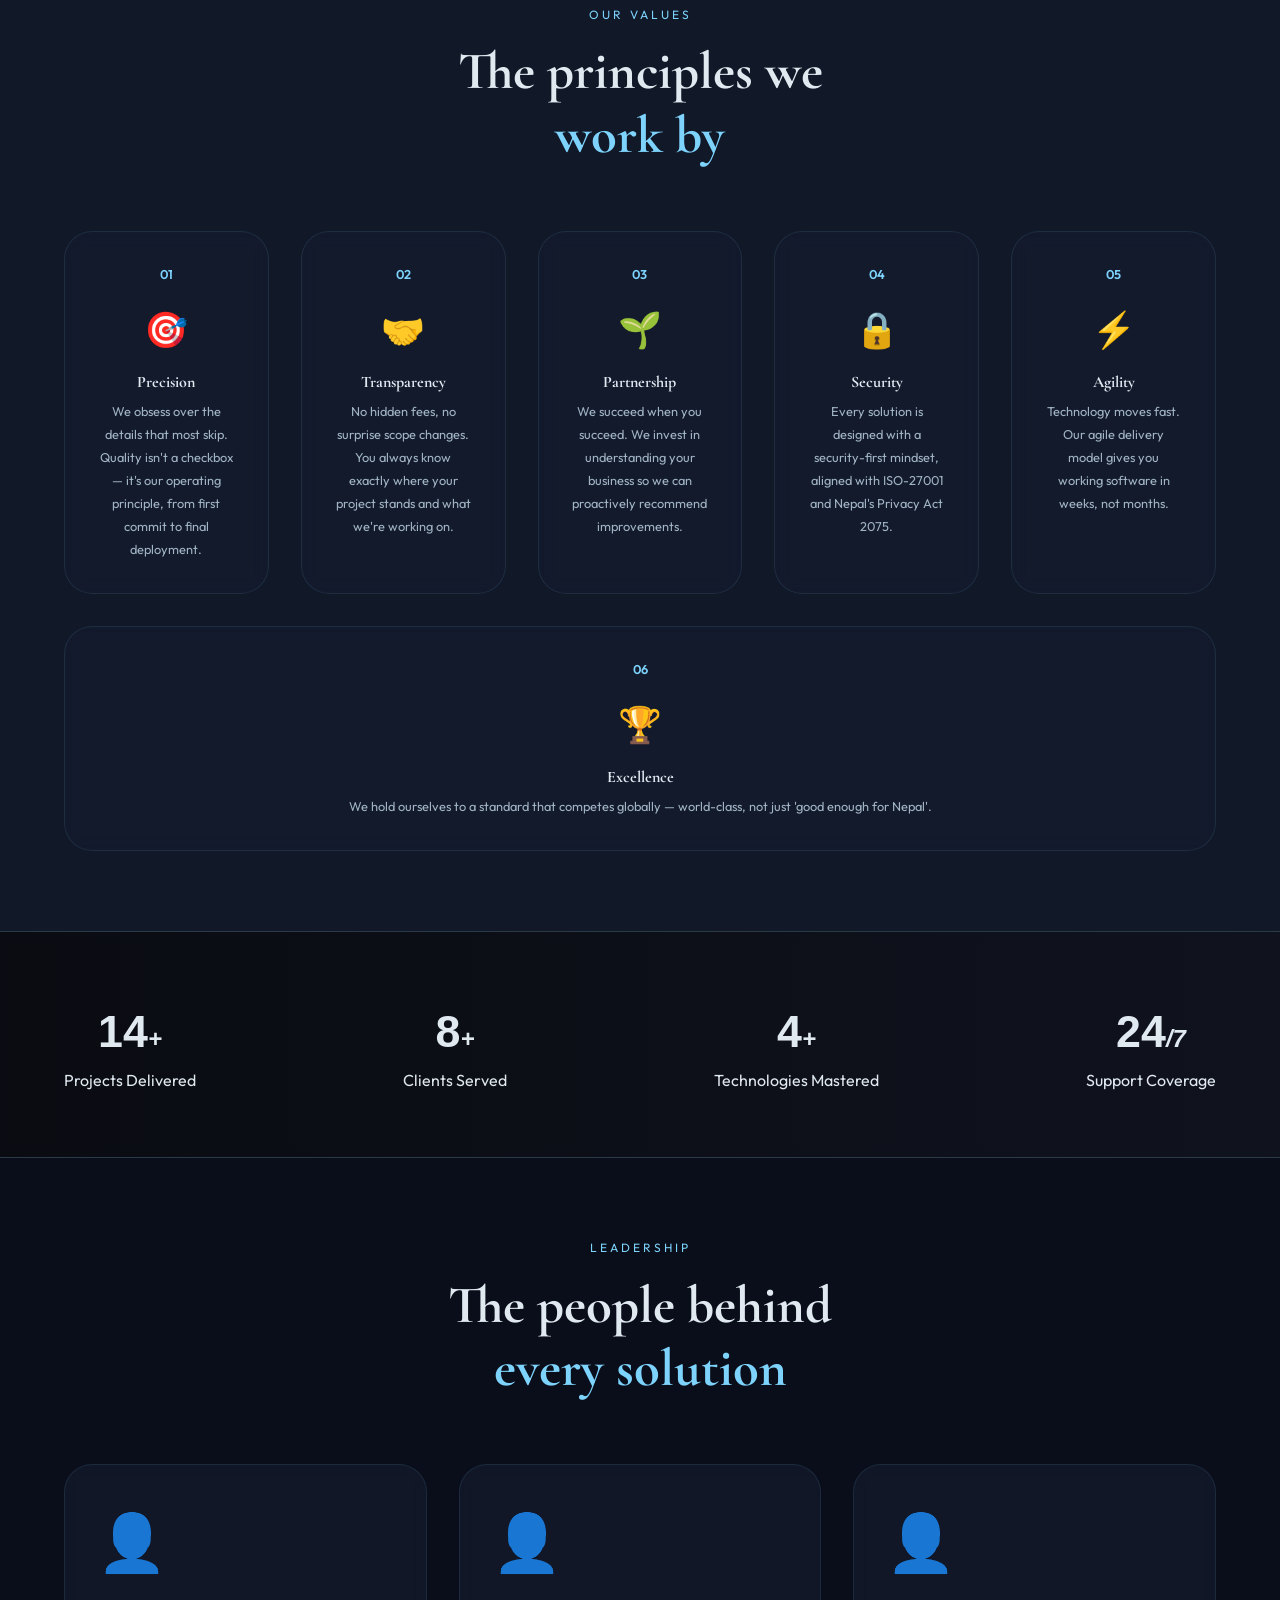
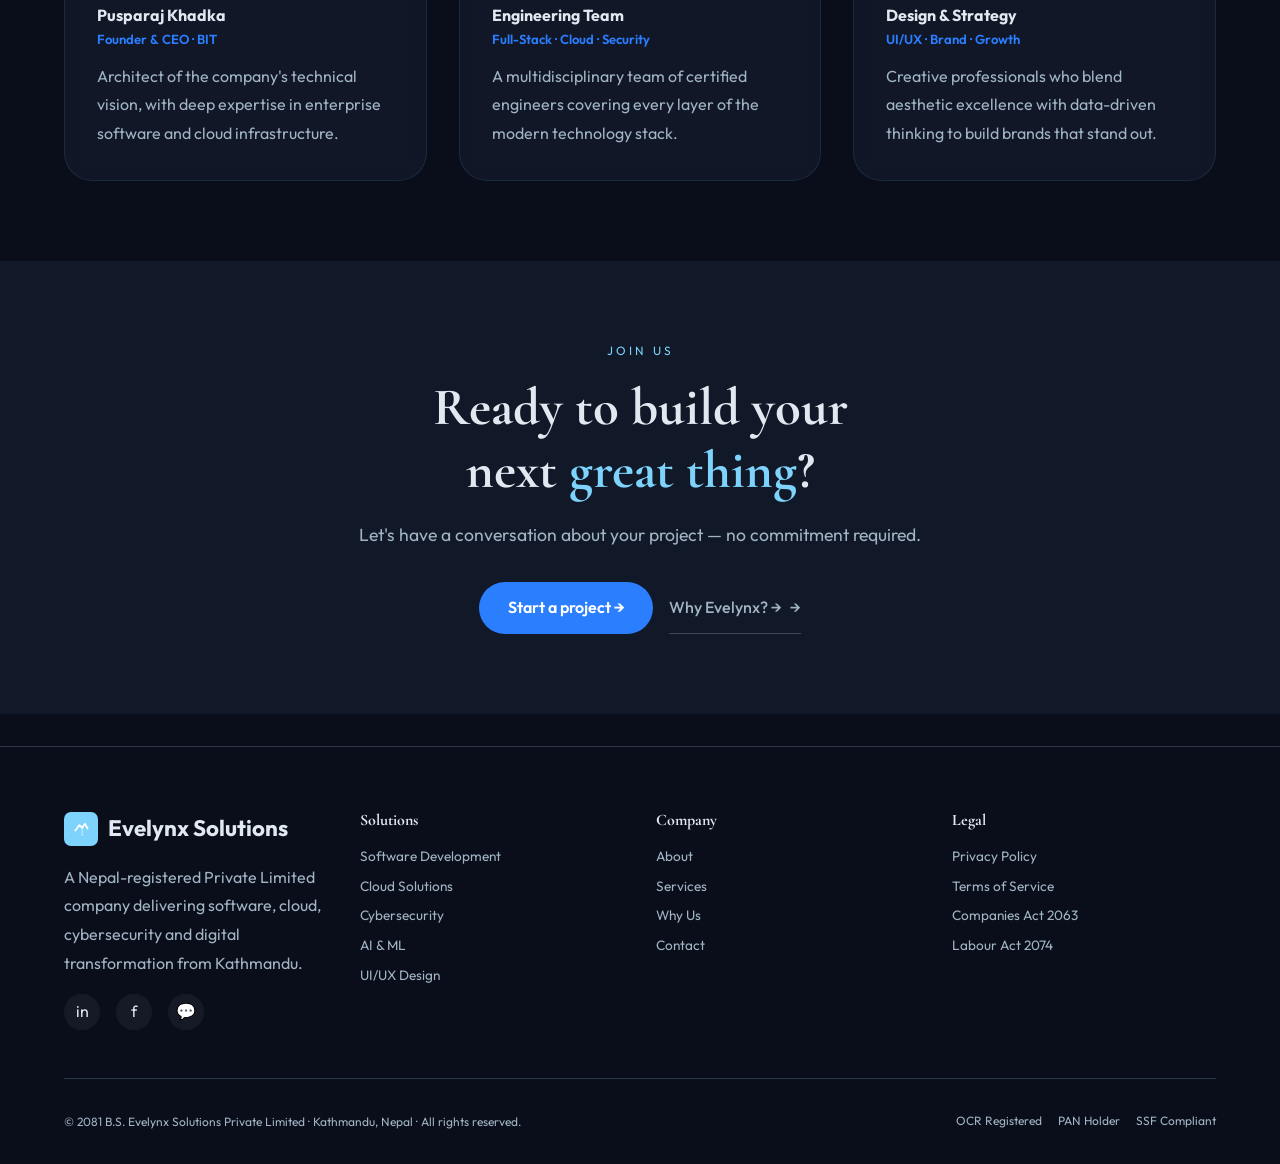
==== commit 25f26149: "bg" ====
--- a/about.html
+++ b/about.html
@@ -60,7 +60,7 @@
       <div><div class="stat-n"><span class="count" data-t="5">0</span><sup>+</sup></div><div class="stat-l" data-i18n="statExperience">Years of Excellence</div></div>
     </div>
   </div>
-  <div class="hero-right">
+  <div class="hero-bg">
     <img src="https://picsum.photos/id/26/1200/800" alt="Technology" style="object-fit:cover;width:100%;height:auto;border-radius:32px;"/>
     <div class="hero-overlay"></div>
   </div>
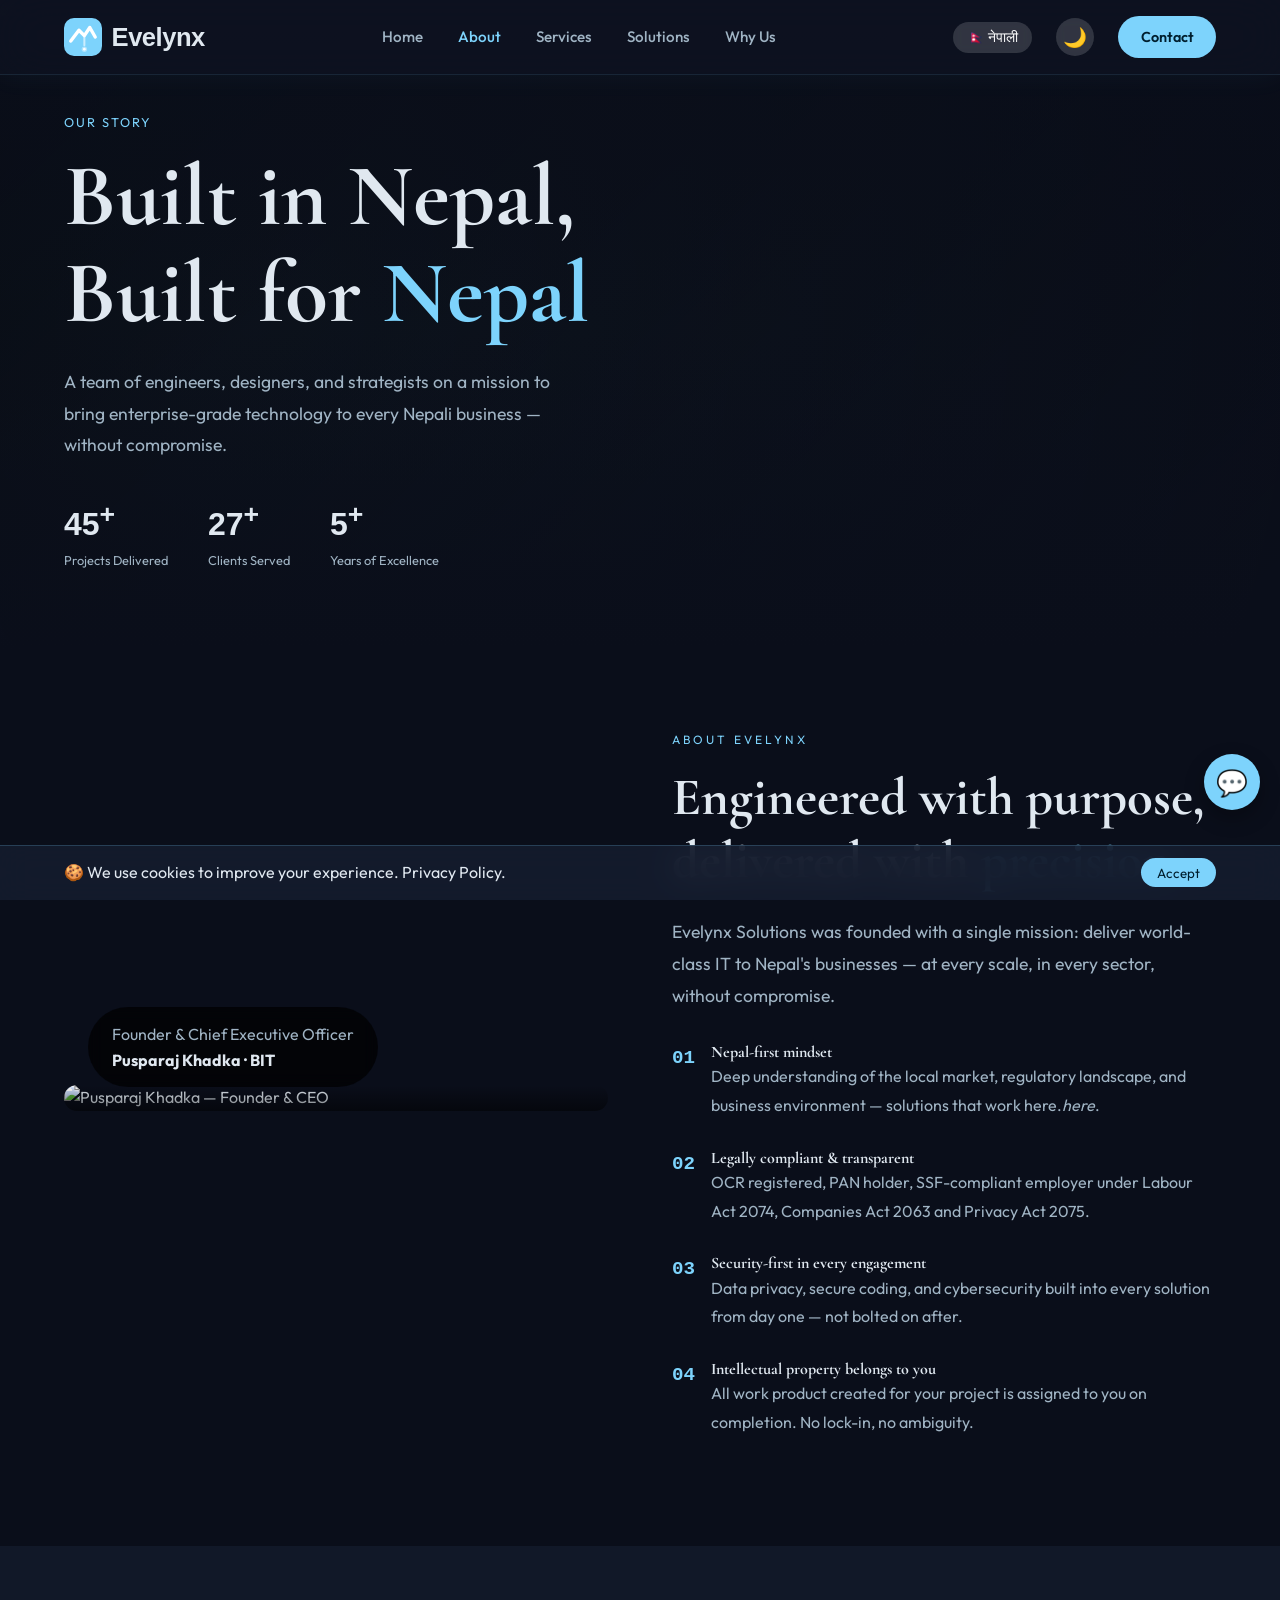
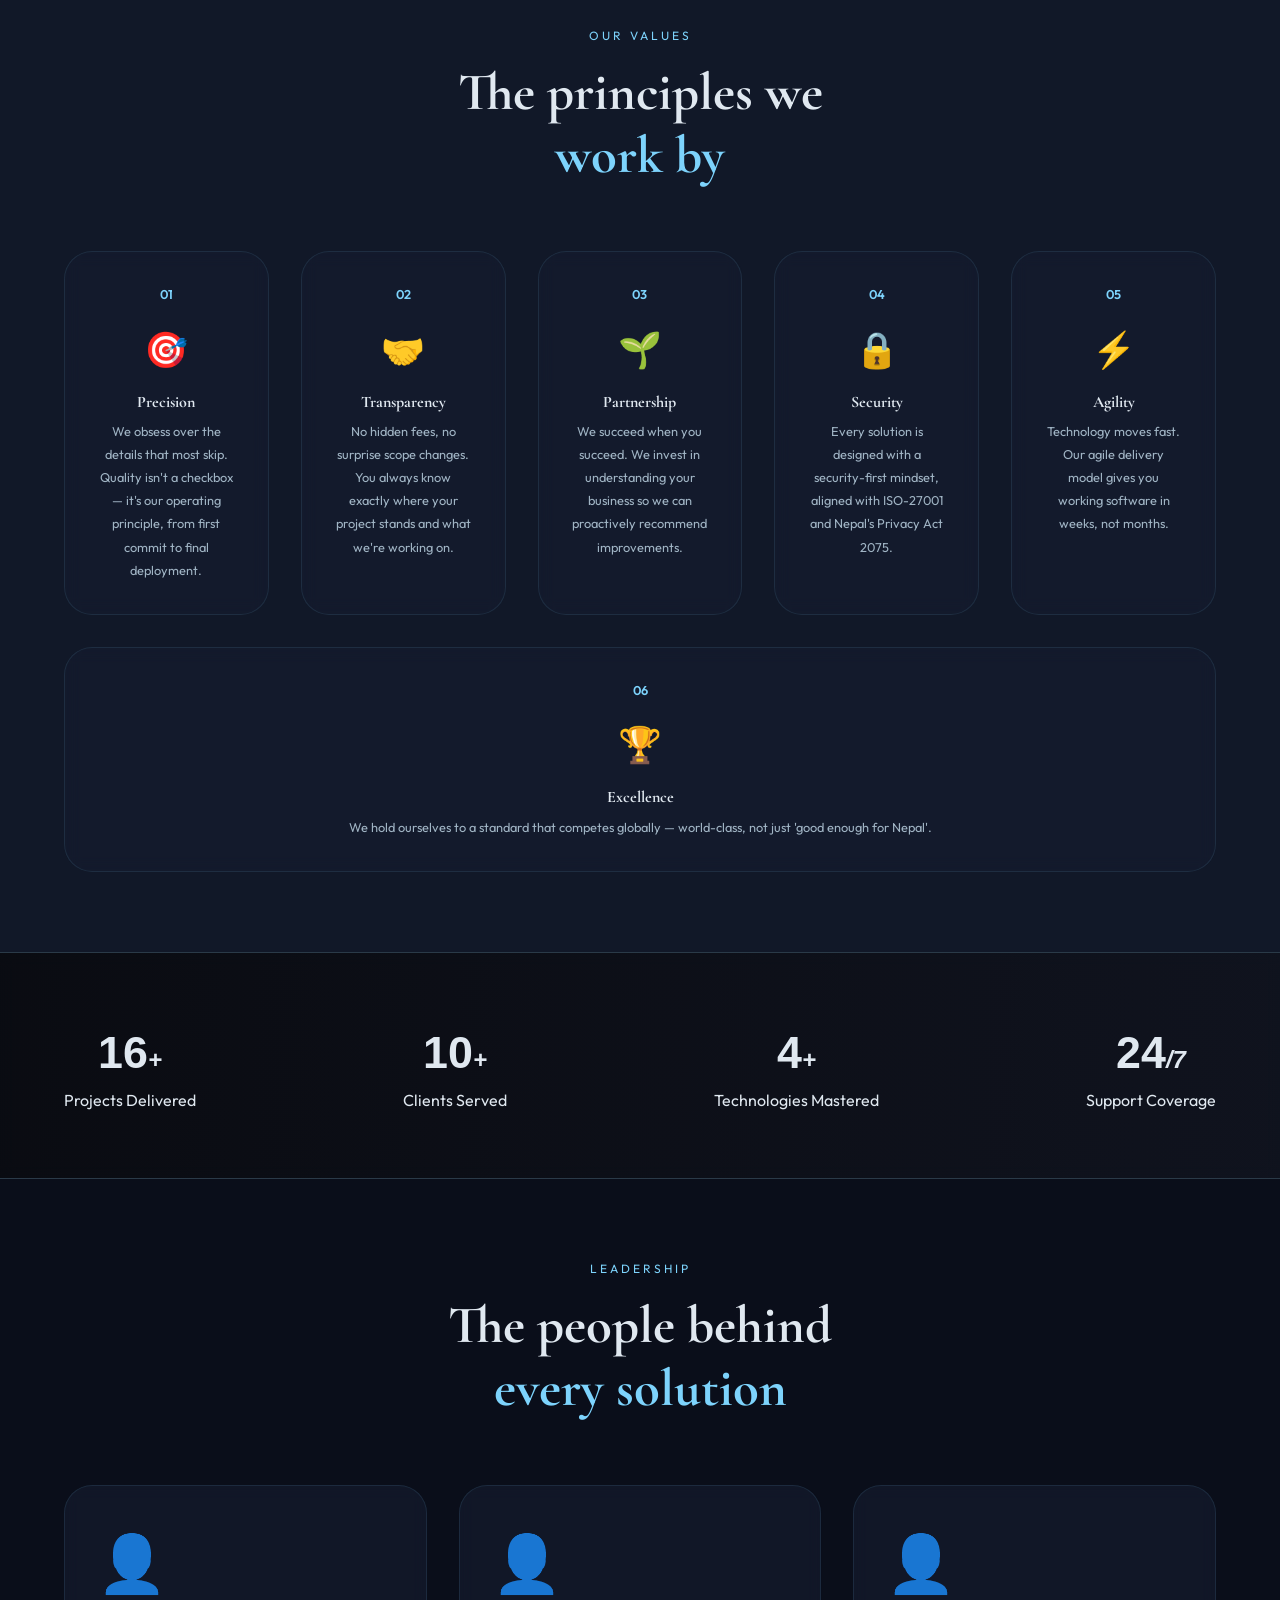
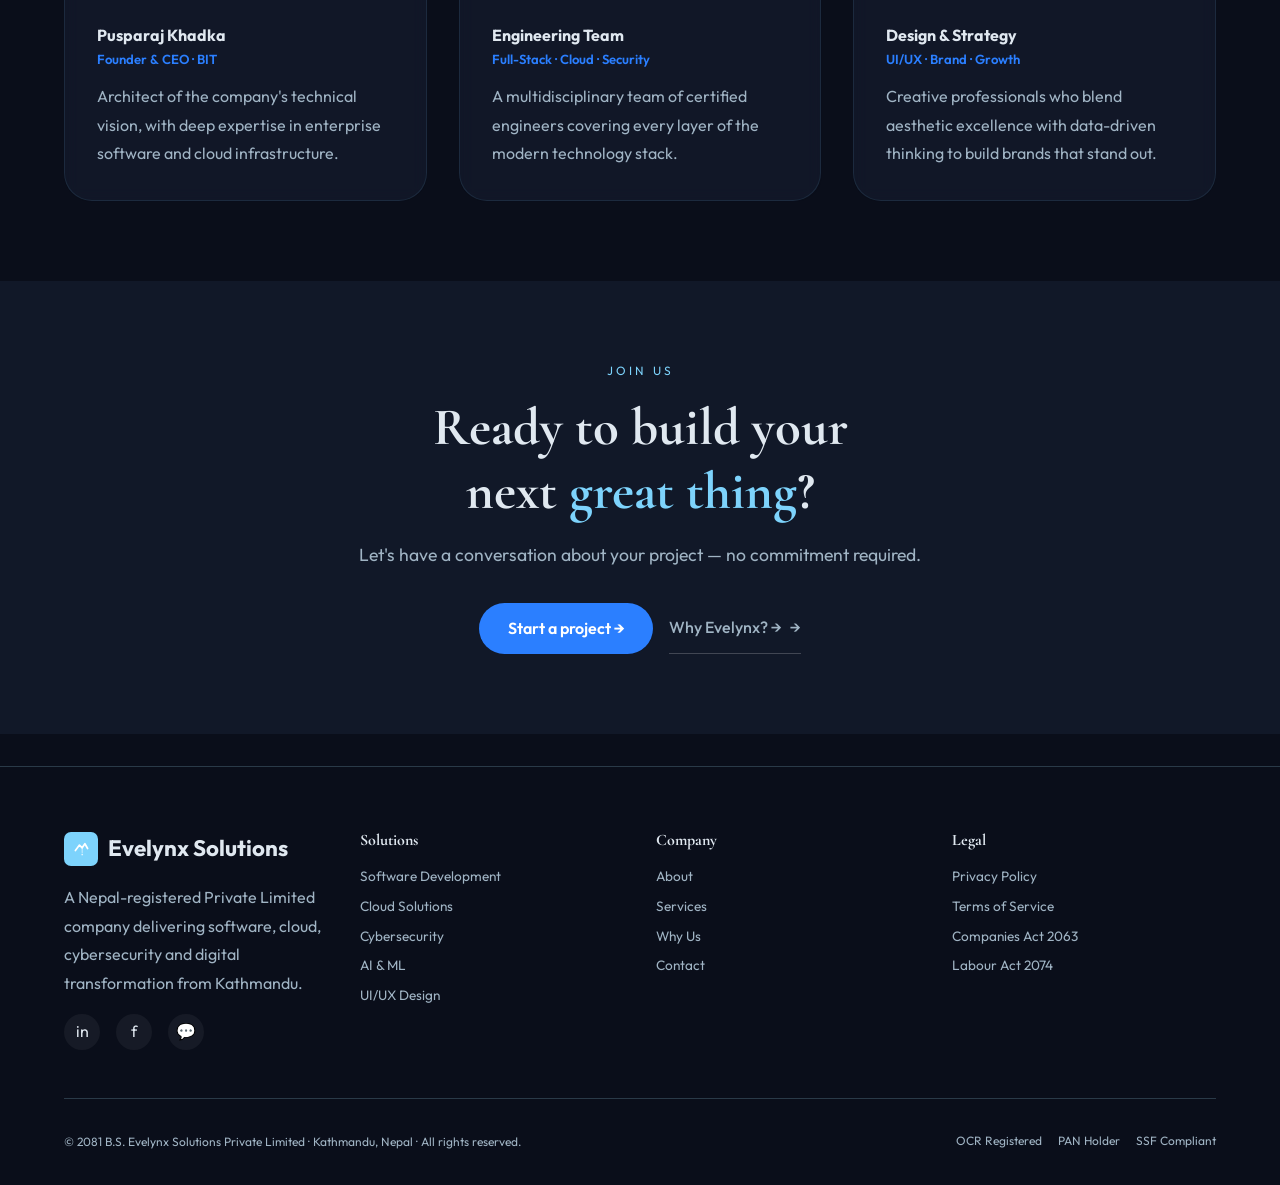
==== commit 4816af2c: "final bg" ====
--- a/about.html
+++ b/about.html
@@ -47,7 +47,7 @@
 
 <!-- ═══ HERO ═══ -->
 <section class="hero" style="min-height: 70vh;">
-  <div class="hero-bg">
+  <div class="hero-left">
     <div class="hero-eyebrow" data-i18n="aboutHeroEyebrow">Our Story</div>
     <h1 class="hero-h1">
       <span data-i18n="aboutHeroLine1">Built in Nepal,</span><br/>
